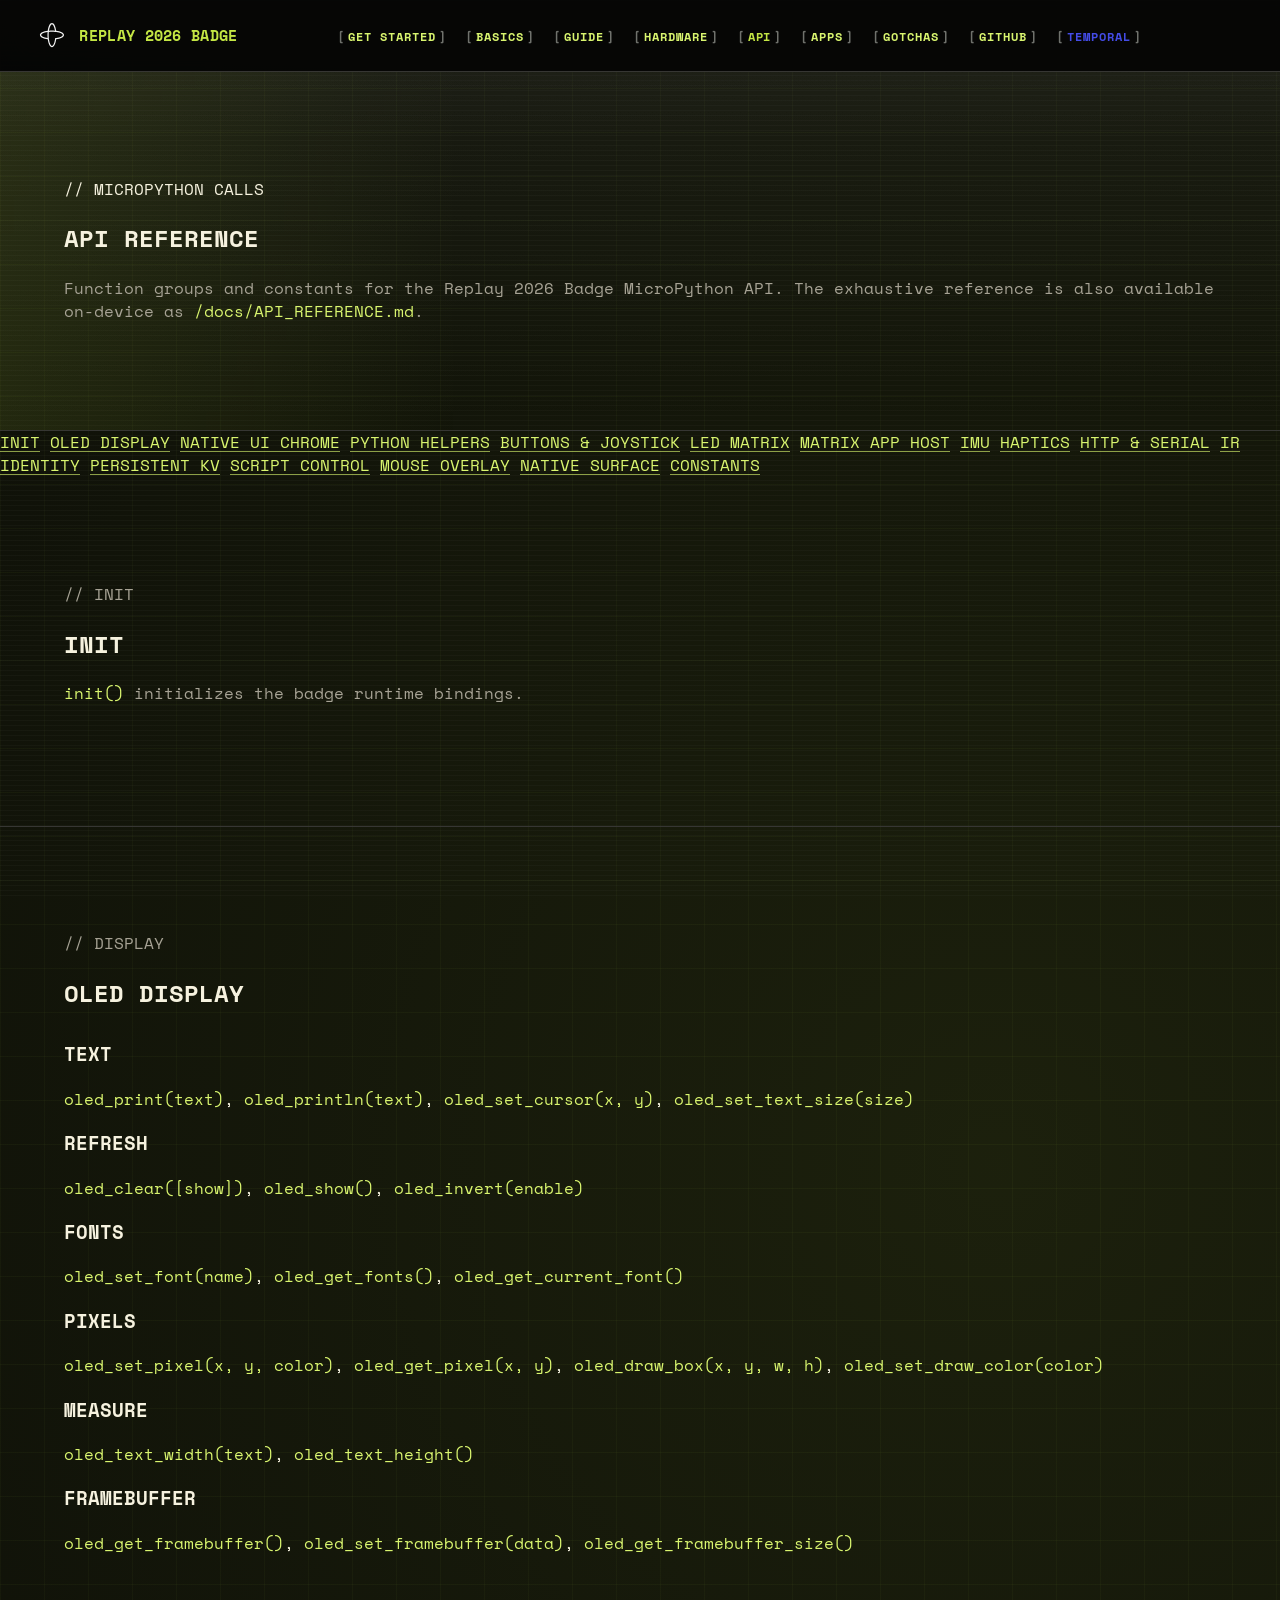
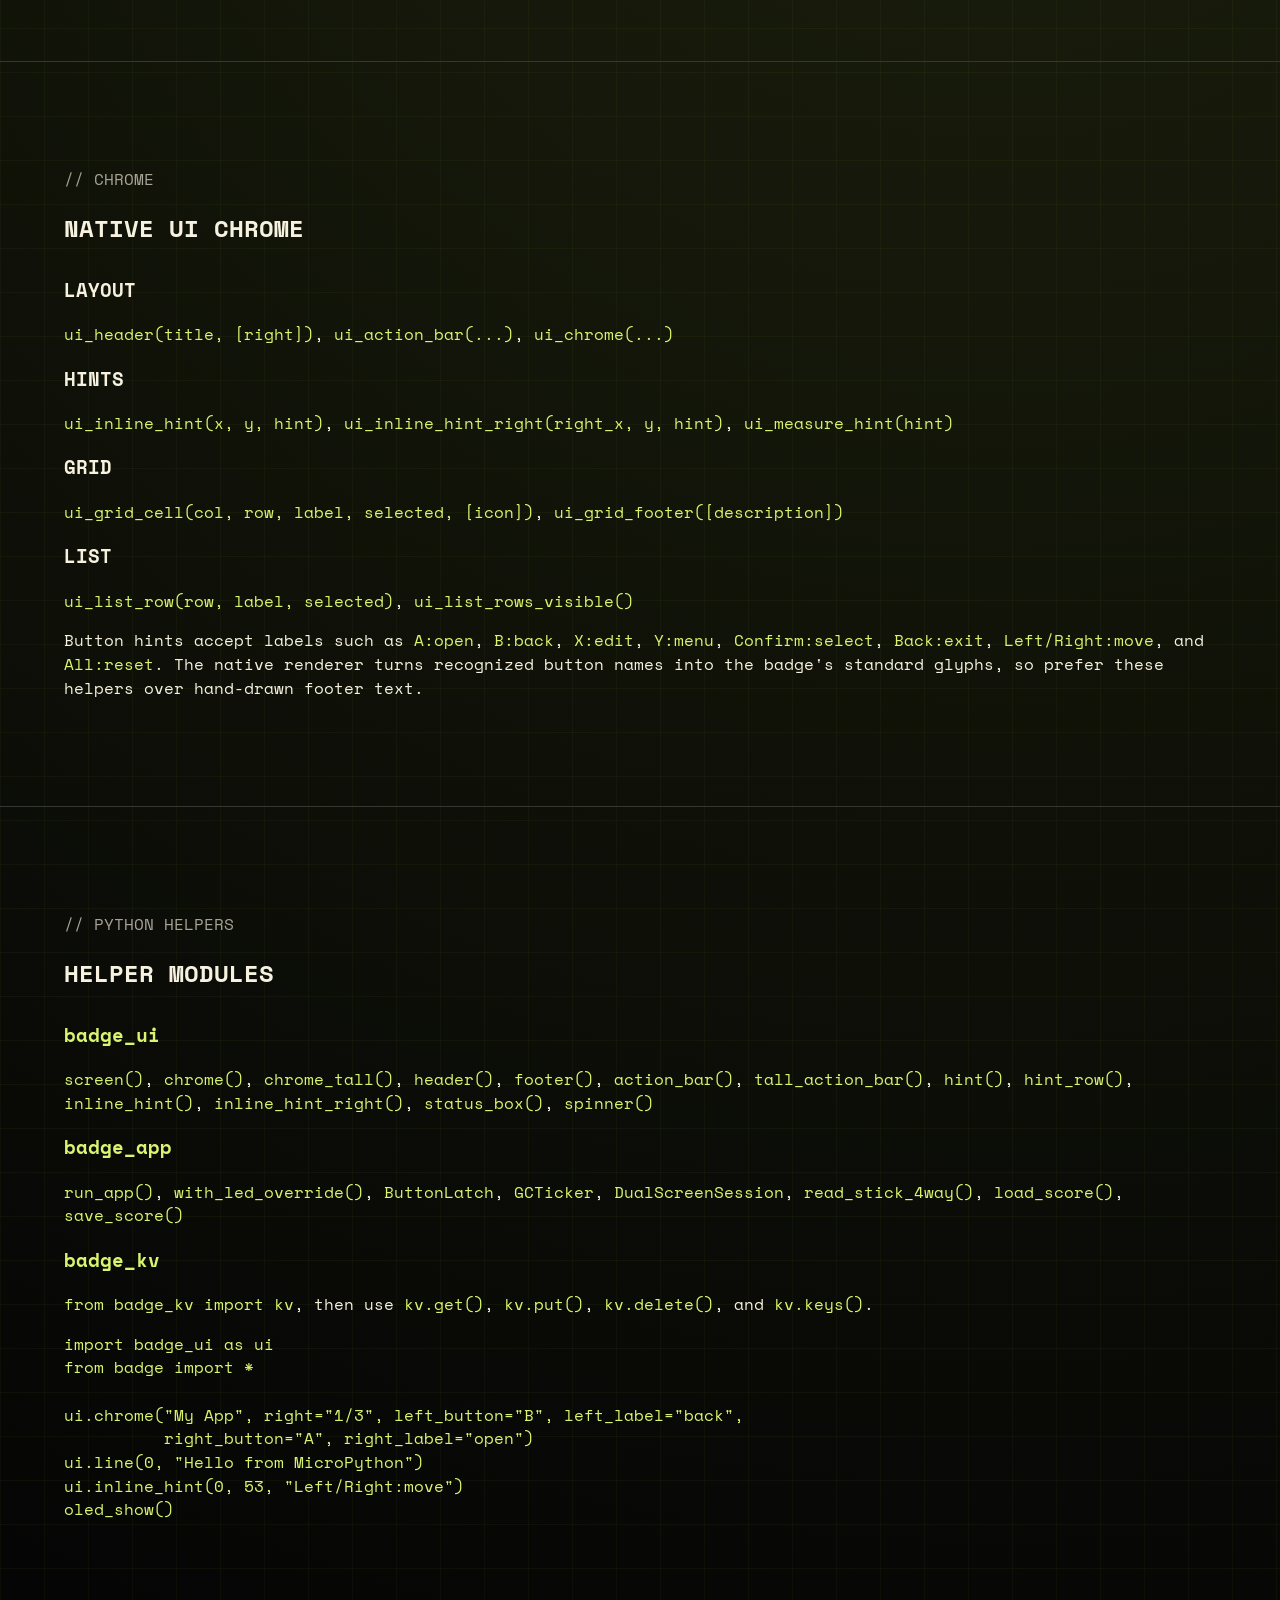
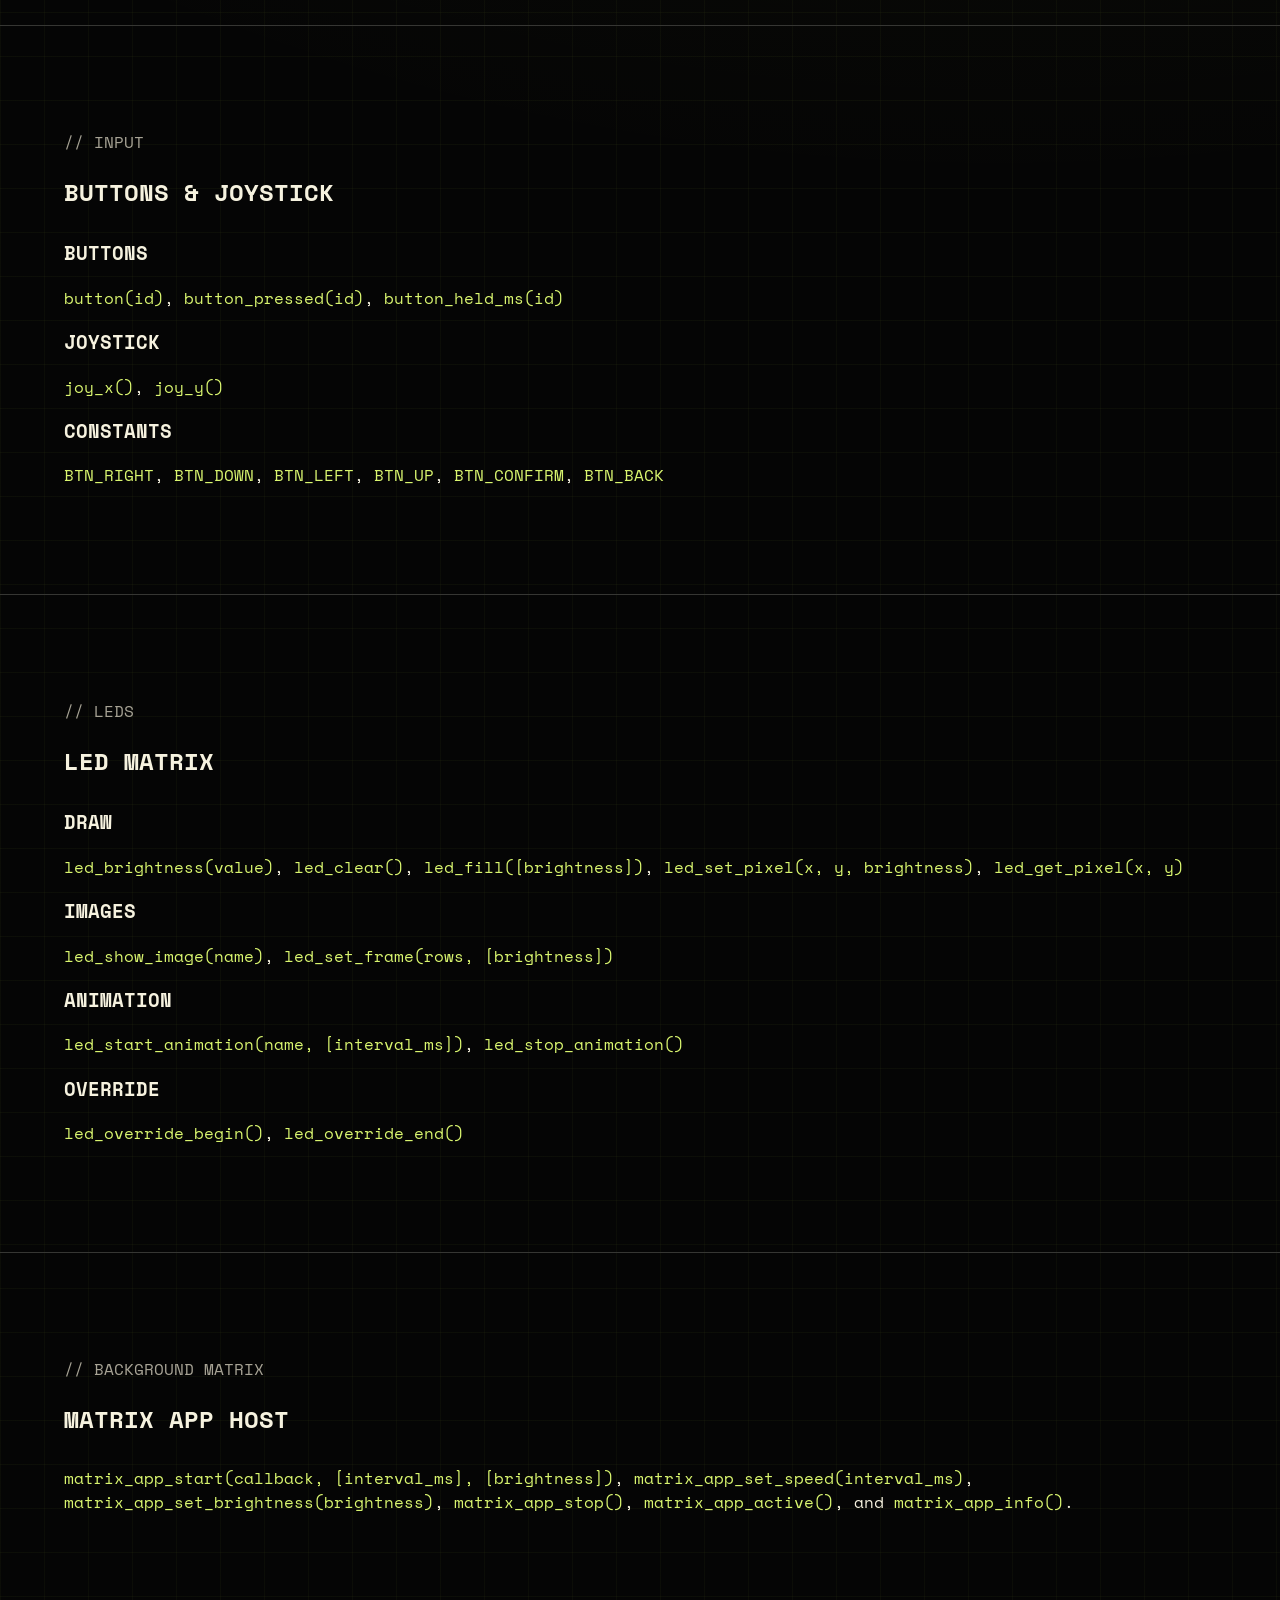
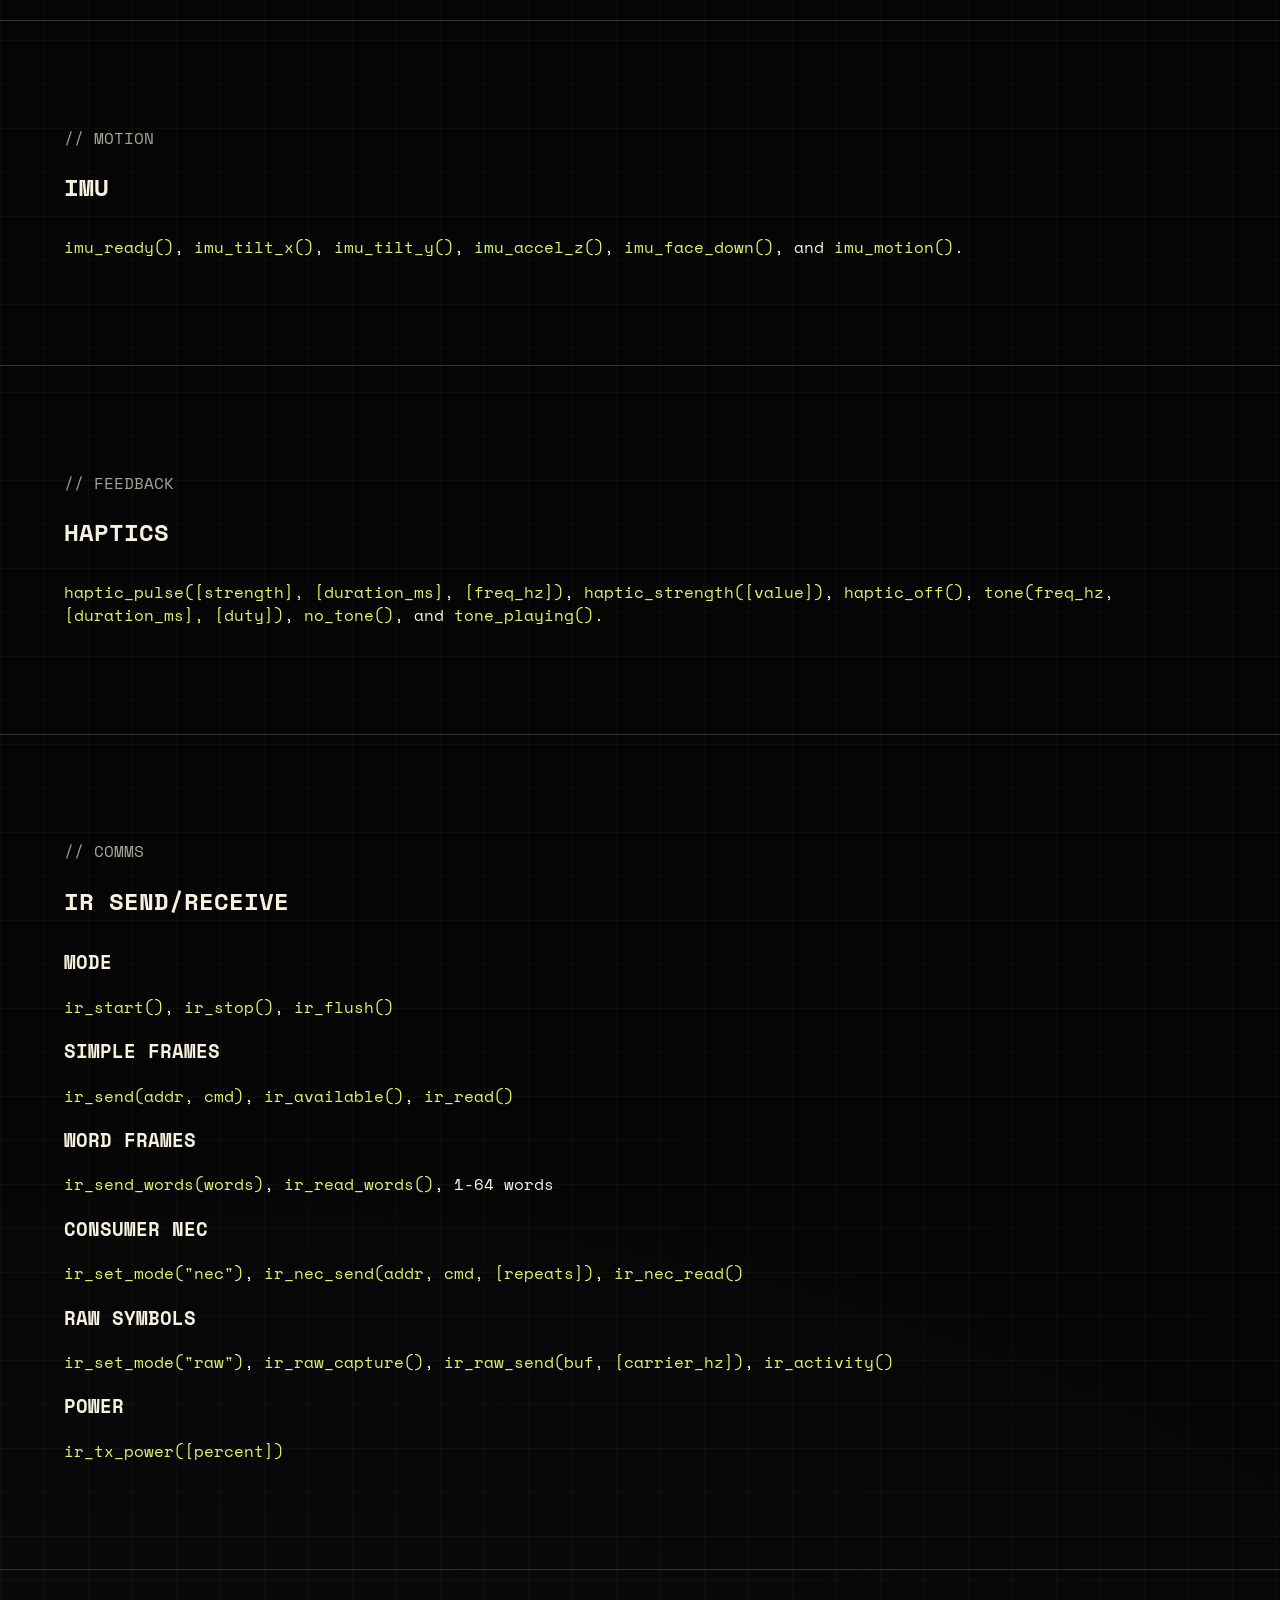
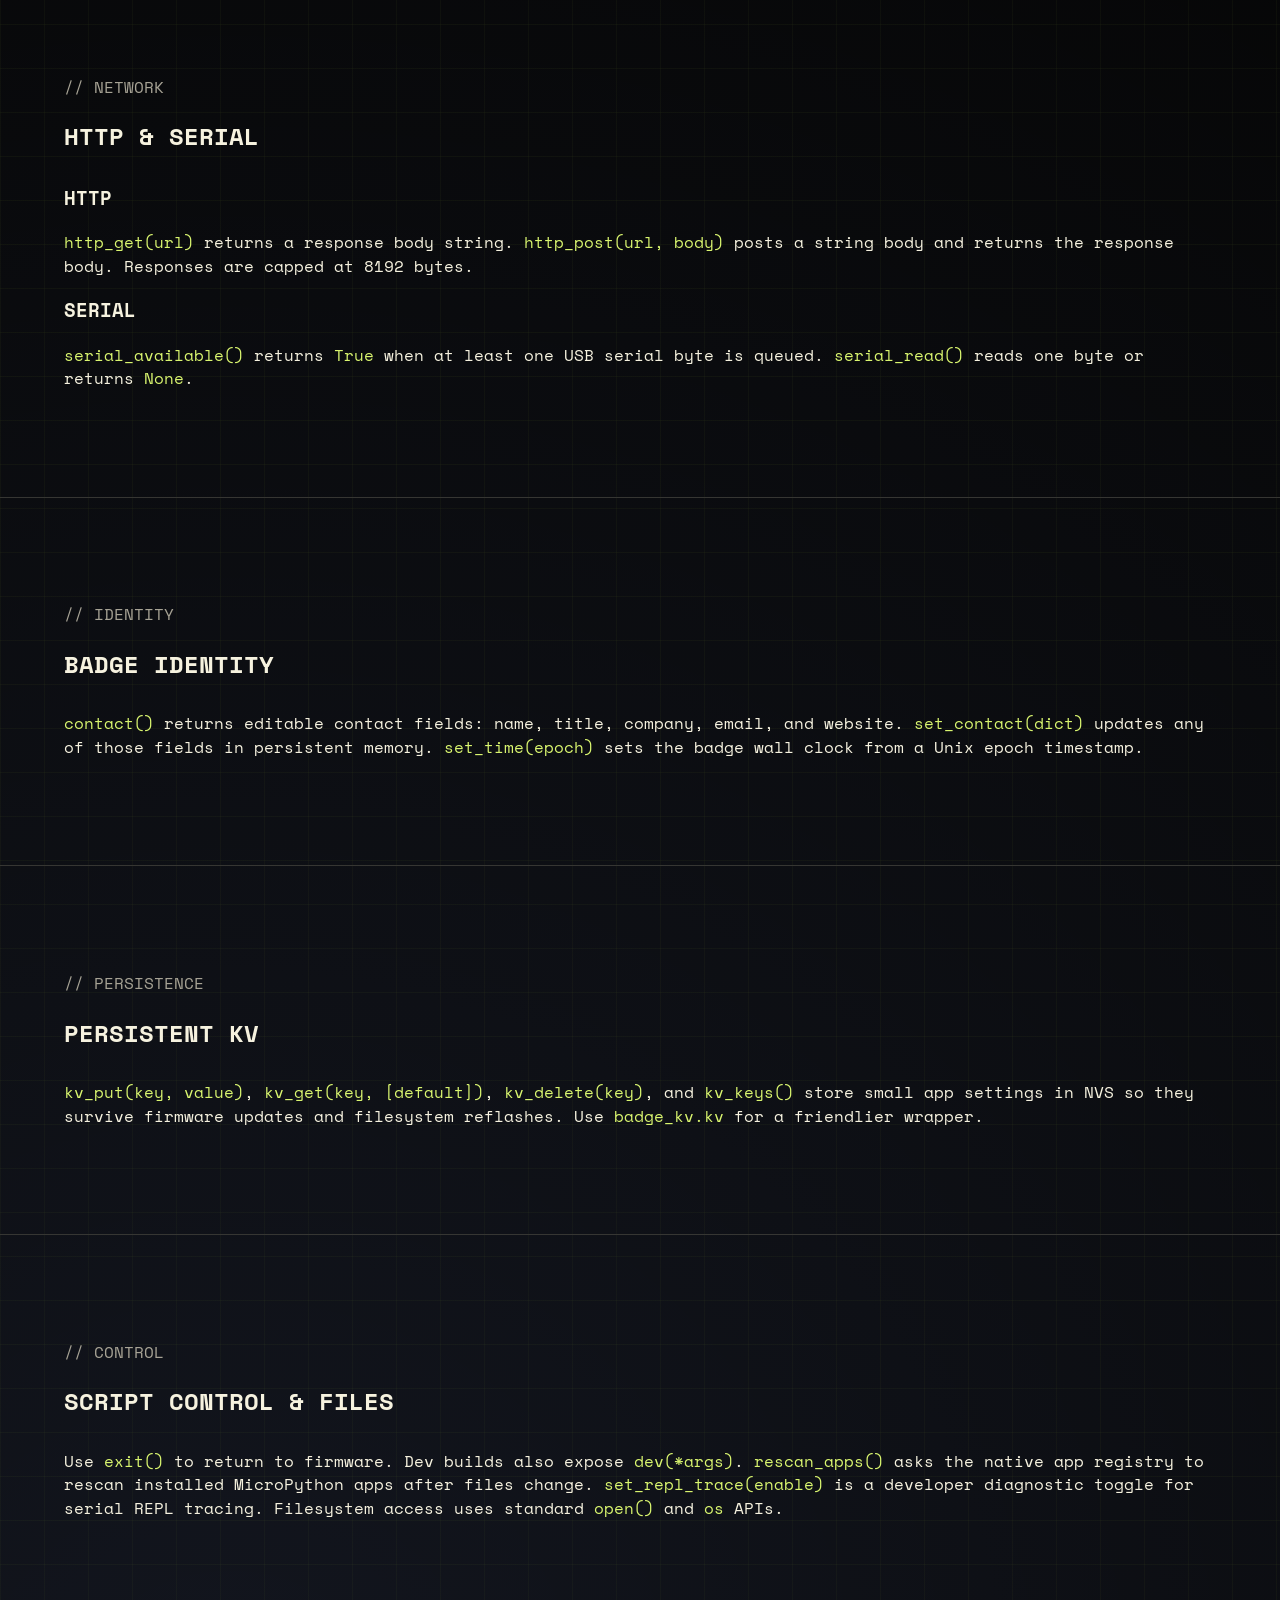
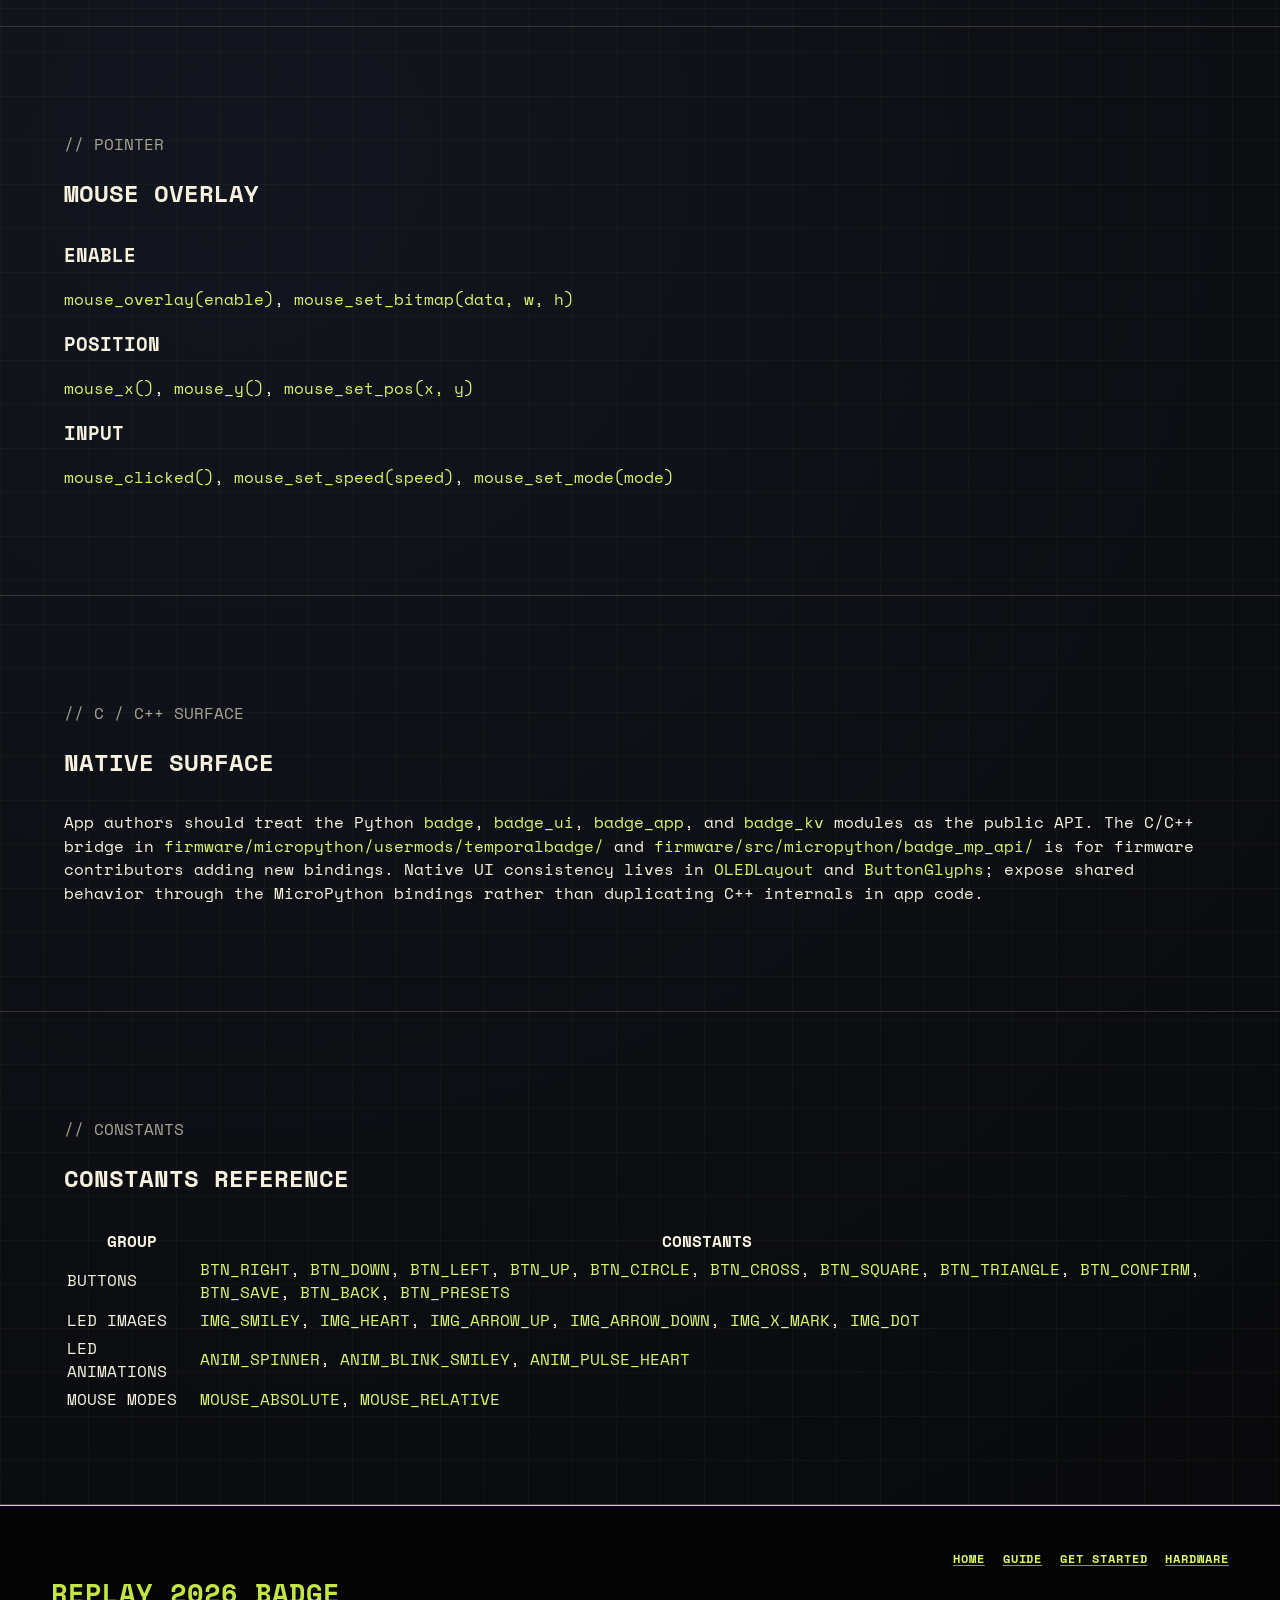
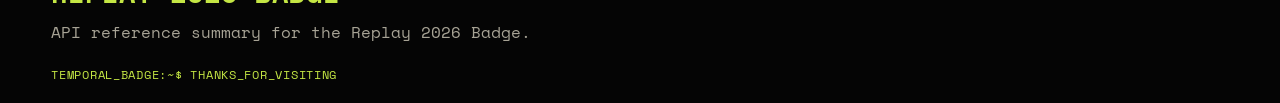
==== docs/api-reference.html @ b10966f1 "Automate firmware releases and stabilize docs performance (#6)" ====
<!doctype html>
<html lang="en">
  <head>
    <meta charset="utf-8" />
    <meta name="viewport" content="width=device-width, initial-scale=1" />
    <meta
      name="description"
      content="Replay 2026 Badge MicroPython API reference summary."
    />
    <title>API Reference | Replay 2026 Badge</title>
    <link rel="icon" href="favicon.svg" type="image/svg+xml" />
    <link rel="preconnect" href="https://fonts.googleapis.com" />
    <link rel="preconnect" href="https://fonts.gstatic.com" crossorigin />
    <link
      href="https://fonts.googleapis.com/css2?family=Space+Mono:wght@400;700&display=swap"
      rel="stylesheet"
      media="print"
      onload="this.media='all'"
    />
    <noscript>
      <link
        href="https://fonts.googleapis.com/css2?family=Space+Mono:wght@400;700&display=swap"
        rel="stylesheet"
      />
    </noscript>
    <link rel="stylesheet" href="css/base.css" />
    <link rel="stylesheet" href="css/guide.css" />
  </head>
  <body>
    <header class="site-header">
      <a class="brand" href="index.html">
        <img
          class="brand-mark"
          src="assets/temporal-symbol.svg"
          alt=""
          aria-hidden="true"
          width="30"
          height="30"
        /><span>Replay 2026 Badge</span>
      </a>
      <nav class="site-nav" aria-label="Primary navigation">
        <a href="get-started.html">Get Started</a>
        <a href="basics.html">Basics</a>
        <a href="developer-guide.html">Guide</a>
        <a href="hardware.html">Hardware</a>
        <a aria-current="page" href="api-reference.html">API</a>
        <a href="apps.html">Apps</a>
        <a href="hacks.html">Gotchas</a>
        <a href="https://github.com/temporal-community/badge.temporal.io" target="_blank" rel="noopener noreferrer">GitHub</a>
        <a
          class="header-link"
          href="https://temporal.io/"
          target="_blank"
          rel="noopener noreferrer"
          >Temporal</a
        >
      </nav>
    </header>

    <main>
      <section class="page-hero">
        <p class="eyebrow">// MICROPYTHON CALLS</p>
        <h1>API Reference</h1>
        <p>
          Function groups and constants for the Replay 2026 Badge MicroPython
          API. The exhaustive reference is also available
          on-device as <code>/docs/API_REFERENCE.md</code>.
        </p>
      </section>

      <section class="guide-toc" aria-label="API Reference table of contents">
        <a href="#init">Init</a>
        <a href="#oled">OLED Display</a>
        <a href="#ui">Native UI Chrome</a>
        <a href="#python-helpers">Python Helpers</a>
        <a href="#input">Buttons &amp; Joystick</a>
        <a href="#matrix">LED Matrix</a>
        <a href="#matrix-host">Matrix App Host</a>
        <a href="#imu">IMU</a>
        <a href="#haptics">Haptics</a>
        <a href="#network">HTTP &amp; Serial</a>
        <a href="#ir">IR</a>
        <a href="#identity">Identity</a>
        <a href="#kv">Persistent KV</a>
        <a href="#script">Script Control</a>
        <a href="#mouse">Mouse Overlay</a>
        <a href="#native">Native Surface</a>
        <a href="#constants">Constants</a>
      </section>

      <section class="section guide-section" id="init">
        <div class="section-heading">
          <p class="eyebrow">// INIT</p>
          <h2>Init</h2>
          <p><code>init()</code> initializes the badge runtime bindings.</p>
        </div>
      </section>

      <section class="section guide-section" id="oled">
        <div class="section-heading">
          <p class="eyebrow">// DISPLAY</p>
          <h2>OLED Display</h2>
        </div>
        <div class="api-grid dense">
          <article><h3>Text</h3><p><code>oled_print(text)</code>, <code>oled_println(text)</code>, <code>oled_set_cursor(x, y)</code>, <code>oled_set_text_size(size)</code></p></article>
          <article><h3>Refresh</h3><p><code>oled_clear([show])</code>, <code>oled_show()</code>, <code>oled_invert(enable)</code></p></article>
          <article><h3>Fonts</h3><p><code>oled_set_font(name)</code>, <code>oled_get_fonts()</code>, <code>oled_get_current_font()</code></p></article>
          <article><h3>Pixels</h3><p><code>oled_set_pixel(x, y, color)</code>, <code>oled_get_pixel(x, y)</code>, <code>oled_draw_box(x, y, w, h)</code>, <code>oled_set_draw_color(color)</code></p></article>
          <article><h3>Measure</h3><p><code>oled_text_width(text)</code>, <code>oled_text_height()</code></p></article>
          <article><h3>Framebuffer</h3><p><code>oled_get_framebuffer()</code>, <code>oled_set_framebuffer(data)</code>, <code>oled_get_framebuffer_size()</code></p></article>
        </div>
      </section>

      <section class="section guide-section" id="ui">
        <div class="section-heading">
          <p class="eyebrow">// CHROME</p>
          <h2>Native UI Chrome</h2>
        </div>
        <div class="api-grid dense">
          <article><h3>Layout</h3><p><code>ui_header(title, [right])</code>, <code>ui_action_bar(...)</code>, <code>ui_chrome(...)</code></p></article>
          <article><h3>Hints</h3><p><code>ui_inline_hint(x, y, hint)</code>, <code>ui_inline_hint_right(right_x, y, hint)</code>, <code>ui_measure_hint(hint)</code></p></article>
          <article><h3>Grid</h3><p><code>ui_grid_cell(col, row, label, selected, [icon])</code>, <code>ui_grid_footer([description])</code></p></article>
          <article><h3>List</h3><p><code>ui_list_row(row, label, selected)</code>, <code>ui_list_rows_visible()</code></p></article>
        </div>
        <p class="lede narrow">
          Button hints accept labels such as <code>A:open</code>,
          <code>B:back</code>, <code>X:edit</code>, <code>Y:menu</code>,
          <code>Confirm:select</code>, <code>Back:exit</code>,
          <code>Left/Right:move</code>, and <code>All:reset</code>.
          The native renderer turns recognized button names into the badge's
          standard glyphs, so prefer these helpers over hand-drawn footer text.
        </p>
      </section>

      <section class="section guide-section" id="python-helpers">
        <div class="section-heading">
          <p class="eyebrow">// PYTHON HELPERS</p>
          <h2>Helper Modules</h2>
        </div>
        <div class="api-grid dense">
          <article><h3><code>badge_ui</code></h3><p><code>screen()</code>, <code>chrome()</code>, <code>chrome_tall()</code>, <code>header()</code>, <code>footer()</code>, <code>action_bar()</code>, <code>tall_action_bar()</code>, <code>hint()</code>, <code>hint_row()</code>, <code>inline_hint()</code>, <code>inline_hint_right()</code>, <code>status_box()</code>, <code>spinner()</code></p></article>
          <article><h3><code>badge_app</code></h3><p><code>run_app()</code>, <code>with_led_override()</code>, <code>ButtonLatch</code>, <code>GCTicker</code>, <code>DualScreenSession</code>, <code>read_stick_4way()</code>, <code>load_score()</code>, <code>save_score()</code></p></article>
          <article><h3><code>badge_kv</code></h3><p><code>from badge_kv import kv</code>, then use <code>kv.get()</code>, <code>kv.put()</code>, <code>kv.delete()</code>, and <code>kv.keys()</code>.</p></article>
        </div>
        <pre class="code-block"><code>import badge_ui as ui
from badge import *

ui.chrome("My App", right="1/3", left_button="B", left_label="back",
          right_button="A", right_label="open")
ui.line(0, "Hello from MicroPython")
ui.inline_hint(0, 53, "Left/Right:move")
oled_show()</code></pre>
      </section>

      <section class="section guide-section" id="input">
        <div class="section-heading">
          <p class="eyebrow">// INPUT</p>
          <h2>Buttons &amp; Joystick</h2>
        </div>
        <div class="api-grid dense">
          <article><h3>Buttons</h3><p><code>button(id)</code>, <code>button_pressed(id)</code>, <code>button_held_ms(id)</code></p></article>
          <article><h3>Joystick</h3><p><code>joy_x()</code>, <code>joy_y()</code></p></article>
          <article><h3>Constants</h3><p><code>BTN_RIGHT</code>, <code>BTN_DOWN</code>, <code>BTN_LEFT</code>, <code>BTN_UP</code>, <code>BTN_CONFIRM</code>, <code>BTN_BACK</code></p></article>
        </div>
      </section>

      <section class="section guide-section" id="matrix">
        <div class="section-heading">
          <p class="eyebrow">// LEDS</p>
          <h2>LED Matrix</h2>
        </div>
        <div class="api-grid dense">
          <article><h3>Draw</h3><p><code>led_brightness(value)</code>, <code>led_clear()</code>, <code>led_fill([brightness])</code>, <code>led_set_pixel(x, y, brightness)</code>, <code>led_get_pixel(x, y)</code></p></article>
          <article><h3>Images</h3><p><code>led_show_image(name)</code>, <code>led_set_frame(rows, [brightness])</code></p></article>
          <article><h3>Animation</h3><p><code>led_start_animation(name, [interval_ms])</code>, <code>led_stop_animation()</code></p></article>
          <article><h3>Override</h3><p><code>led_override_begin()</code>, <code>led_override_end()</code></p></article>
        </div>
      </section>

      <section class="section guide-section" id="matrix-host">
        <div class="section-heading">
          <p class="eyebrow">// BACKGROUND MATRIX</p>
          <h2>Matrix App Host</h2>
        </div>
        <p class="lede narrow">
          <code>matrix_app_start(callback, [interval_ms], [brightness])</code>,
          <code>matrix_app_set_speed(interval_ms)</code>,
          <code>matrix_app_set_brightness(brightness)</code>,
          <code>matrix_app_stop()</code>, <code>matrix_app_active()</code>, and
          <code>matrix_app_info()</code>.
        </p>
      </section>

      <section class="section guide-section" id="imu">
        <div class="section-heading">
          <p class="eyebrow">// MOTION</p>
          <h2>IMU</h2>
        </div>
        <p class="lede narrow">
          <code>imu_ready()</code>, <code>imu_tilt_x()</code>,
          <code>imu_tilt_y()</code>, <code>imu_accel_z()</code>,
          <code>imu_face_down()</code>, and <code>imu_motion()</code>.
        </p>
      </section>

      <section class="section guide-section" id="haptics">
        <div class="section-heading">
          <p class="eyebrow">// FEEDBACK</p>
          <h2>Haptics</h2>
        </div>
        <p class="lede narrow">
          <code>haptic_pulse([strength], [duration_ms], [freq_hz])</code>,
          <code>haptic_strength([value])</code>, <code>haptic_off()</code>,
          <code>tone(freq_hz, [duration_ms], [duty])</code>,
          <code>no_tone()</code>, and <code>tone_playing()</code>.
        </p>
      </section>

      <section class="section guide-section" id="ir">
        <div class="section-heading">
          <p class="eyebrow">// COMMS</p>
          <h2>IR Send/Receive</h2>
        </div>
        <div class="api-grid dense">
          <article><h3>Mode</h3><p><code>ir_start()</code>, <code>ir_stop()</code>, <code>ir_flush()</code></p></article>
          <article><h3>Simple Frames</h3><p><code>ir_send(addr, cmd)</code>, <code>ir_available()</code>, <code>ir_read()</code></p></article>
          <article><h3>Word Frames</h3><p><code>ir_send_words(words)</code>, <code>ir_read_words()</code>, 1-64 words</p></article>
          <article><h3>Consumer NEC</h3><p><code>ir_set_mode("nec")</code>, <code>ir_nec_send(addr, cmd, [repeats])</code>, <code>ir_nec_read()</code></p></article>
          <article><h3>Raw Symbols</h3><p><code>ir_set_mode("raw")</code>, <code>ir_raw_capture()</code>, <code>ir_raw_send(buf, [carrier_hz])</code>, <code>ir_activity()</code></p></article>
          <article><h3>Power</h3><p><code>ir_tx_power([percent])</code></p></article>
        </div>
      </section>

      <section class="section guide-section" id="network">
        <div class="section-heading">
          <p class="eyebrow">// NETWORK</p>
          <h2>HTTP &amp; Serial</h2>
        </div>
        <div class="api-grid dense">
          <article><h3>HTTP</h3><p><code>http_get(url)</code> returns a response body string. <code>http_post(url, body)</code> posts a string body and returns the response body. Responses are capped at 8192 bytes.</p></article>
          <article><h3>Serial</h3><p><code>serial_available()</code> returns <code>True</code> when at least one USB serial byte is queued. <code>serial_read()</code> reads one byte or returns <code>None</code>.</p></article>
        </div>
      </section>

      <section class="section guide-section" id="identity">
        <div class="section-heading">
          <p class="eyebrow">// IDENTITY</p>
          <h2>Badge Identity</h2>
        </div>
        <p class="lede narrow">
          <code>contact()</code> returns editable contact fields:
          name, title, company, email, and website.
          <code>set_contact(dict)</code> updates any of those fields in
          persistent memory. <code>set_time(epoch)</code> sets the badge wall
          clock from a Unix epoch timestamp.
        </p>
      </section>

      <section class="section guide-section" id="kv">
        <div class="section-heading">
          <p class="eyebrow">// PERSISTENCE</p>
          <h2>Persistent KV</h2>
        </div>
        <p class="lede narrow">
          <code>kv_put(key, value)</code>, <code>kv_get(key, [default])</code>,
          <code>kv_delete(key)</code>, and <code>kv_keys()</code> store small
          app settings in NVS so they survive firmware updates and filesystem
          reflashes. Use <code>badge_kv.kv</code> for a friendlier wrapper.
        </p>
      </section>

      <section class="section guide-section" id="script">
        <div class="section-heading">
          <p class="eyebrow">// CONTROL</p>
          <h2>Script Control &amp; Files</h2>
        </div>
        <p class="lede narrow">
          Use <code>exit()</code> to return to firmware. Dev builds also expose
          <code>dev(*args)</code>. <code>rescan_apps()</code> asks the native
          app registry to rescan installed MicroPython apps after files change.
          <code>set_repl_trace(enable)</code> is a developer diagnostic toggle
          for serial REPL tracing.
          Filesystem access uses standard
          <code>open()</code> and <code>os</code> APIs.
        </p>
      </section>

      <section class="section guide-section" id="mouse">
        <div class="section-heading">
          <p class="eyebrow">// POINTER</p>
          <h2>Mouse Overlay</h2>
        </div>
        <div class="api-grid dense">
          <article><h3>Enable</h3><p><code>mouse_overlay(enable)</code>, <code>mouse_set_bitmap(data, w, h)</code></p></article>
          <article><h3>Position</h3><p><code>mouse_x()</code>, <code>mouse_y()</code>, <code>mouse_set_pos(x, y)</code></p></article>
          <article><h3>Input</h3><p><code>mouse_clicked()</code>, <code>mouse_set_speed(speed)</code>, <code>mouse_set_mode(mode)</code></p></article>
        </div>
      </section>

      <section class="section guide-section" id="native">
        <div class="section-heading">
          <p class="eyebrow">// C / C++ SURFACE</p>
          <h2>Native Surface</h2>
        </div>
        <p class="lede narrow">
          App authors should treat the Python <code>badge</code>,
          <code>badge_ui</code>, <code>badge_app</code>, and
          <code>badge_kv</code> modules as the public API. The C/C++ bridge in
          <code>firmware/micropython/usermods/temporalbadge/</code> and
          <code>firmware/src/micropython/badge_mp_api/</code> is for firmware
          contributors adding new bindings. Native UI consistency lives in
          <code>OLEDLayout</code> and <code>ButtonGlyphs</code>; expose shared
          behavior through the MicroPython bindings rather than duplicating C++
          internals in app code.
        </p>
      </section>

      <section class="section guide-section" id="constants">
        <div class="section-heading">
          <p class="eyebrow">// CONSTANTS</p>
          <h2>Constants Reference</h2>
        </div>
        <div class="table-wrap">
          <table>
            <thead>
              <tr>
                <th>Group</th>
                <th>Constants</th>
              </tr>
            </thead>
            <tbody>
              <tr>
                <td>Buttons</td>
                <td><code>BTN_RIGHT</code>, <code>BTN_DOWN</code>, <code>BTN_LEFT</code>, <code>BTN_UP</code>, <code>BTN_CIRCLE</code>, <code>BTN_CROSS</code>, <code>BTN_SQUARE</code>, <code>BTN_TRIANGLE</code>, <code>BTN_CONFIRM</code>, <code>BTN_SAVE</code>, <code>BTN_BACK</code>, <code>BTN_PRESETS</code></td>
              </tr>
              <tr>
                <td>LED Images</td>
                <td><code>IMG_SMILEY</code>, <code>IMG_HEART</code>, <code>IMG_ARROW_UP</code>, <code>IMG_ARROW_DOWN</code>, <code>IMG_X_MARK</code>, <code>IMG_DOT</code></td>
              </tr>
              <tr>
                <td>LED Animations</td>
                <td><code>ANIM_SPINNER</code>, <code>ANIM_BLINK_SMILEY</code>, <code>ANIM_PULSE_HEART</code></td>
              </tr>
              <tr>
                <td>Mouse Modes</td>
                <td><code>MOUSE_ABSOLUTE</code>, <code>MOUSE_RELATIVE</code></td>
              </tr>
            </tbody>
          </table>
        </div>
      </section>
    </main>

    <footer class="site-footer">
      <div>
        <h2>Replay 2026 Badge</h2>
        <p>API reference summary for the Replay 2026 Badge.</p>
      </div>
      <nav aria-label="Footer navigation">
        <a href="index.html">Home</a>
        <a href="developer-guide.html">Guide</a>
        <a href="get-started.html">Get Started</a>
        <a href="hardware.html">Hardware</a>
      </nav>
    </footer>
  </body>
</html>
---- docs/css/base.css ----
:root {
  color-scheme: dark;
  --bg: #050505;
  --bg-2: #0b0c0f;
  --panel: #111217;
  --panel-2: #17191f;
  --ink: #f6f2df;
  --muted: #a7a395;
  --dim: #6f716c;
  --line: #363633;
  --line-bright: #ece05a;
  --yellow: #c4e644;
  --yellow-soft: #d9f56f;
  --green: #62d68a;
  --blue: #8aa8ff;
  --red: #ff6d55;
  --indigo: #444ce7;
  --shadow: 0 0 0 1px rgba(196, 230, 68, 0.08), 0 28px 90px rgba(0, 0, 0, 0.46);
}

* {
  box-sizing: border-box;
}

html {
  scroll-behavior: smooth;
}

body {
  margin: 0;
  min-height: 100vh;
  background:
    linear-gradient(rgba(196, 230, 68, 0.04) 1px, transparent 1px),
    linear-gradient(90deg, rgba(196, 230, 68, 0.035) 1px, transparent 1px),
    radial-gradient(
      circle at 78% 12%,
      rgba(196, 230, 68, 0.12),
      transparent 26%
    ),
    radial-gradient(
      circle at 18% 84%,
      rgba(138, 168, 255, 0.1),
      transparent 28%
    ),
    var(--bg);
  background-size:
    44px 44px,
    44px 44px,
    auto,
    auto,
    auto;
  color: var(--ink);
  font-family:
    "Space Mono", ui-monospace, SFMono-Regular, Menlo, Consolas, monospace;
  line-height: 1.48;
  text-transform: uppercase;
}

body::before {
  content: "";
  position: fixed;
  inset: 0;
  z-index: -1;
  pointer-events: none;
  background:
    linear-gradient(180deg, rgba(255, 255, 255, 0.035), transparent 16%),
    repeating-linear-gradient(
      180deg,
      rgba(255, 255, 255, 0.024) 0 1px,
      transparent 1px 5px
    );
  mix-blend-mode: screen;
}

a {
  color: var(--yellow-soft);
  text-decoration: underline;
  text-decoration-color: rgba(217, 245, 111, 0.62);
  text-decoration-thickness: 1px;
  text-underline-offset: 0.2em;
}

a:hover {
  color: var(--yellow);
  text-decoration-color: currentColor;
}

p,
li {
  text-transform: none;
}

code {
  color: var(--yellow-soft);
  font-family:
    "Space Mono", ui-monospace, SFMono-Regular, Menlo, Consolas, monospace;
  text-transform: none;
}

.site-header {
  position: -webkit-sticky;
  position: sticky;
  top: 0;
  z-index: 20;
  display: grid;
  grid-template-columns: auto 1fr auto;
  align-items: center;
  gap: 26px;
  min-height: 72px;
  padding: 14px clamp(16px, 3vw, 40px);
  border-bottom: 1px solid var(--line);
  background: rgba(5, 5, 5, 0.9);
  -webkit-backdrop-filter: blur(16px);
  backdrop-filter: blur(16px);
}

.site-header::before {
  position: absolute;
  left: clamp(16px, 3vw, 40px);
  bottom: -25px;
  color: var(--dim);
  font-family:
    "Space Mono", ui-monospace, SFMono-Regular, Menlo, Consolas, monospace;
  font-size: 0.68rem;
  letter-spacing: 0.1em;
}

.brand {
  display: inline-flex;
  align-items: center;
  gap: 11px;
  min-width: -webkit-max-content;
  min-width: -moz-max-content;
  min-width: max-content;
  color: var(--yellow);
  font-size: 0.95rem;
  font-weight: 900;
  letter-spacing: 0.02em;
  text-decoration: none;
}

.brand-mark {
  width: 30px;
  height: 30px;
  display: block;
  -o-object-fit: contain;
  object-fit: contain;
  transform: scale(2.5);
}

.site-nav {
  display: flex;
  flex-wrap: wrap;
  justify-content: center;
  gap: 6px 18px;
  color: var(--muted);
  font-family:
    "Space Mono", ui-monospace, SFMono-Regular, Menlo, Consolas, monospace;
  font-size: 0.76rem;
  font-weight: 800;
  letter-spacing: 0.08em;
}

.site-nav a {
  position: relative;
  padding: 8px 0;
  text-decoration: none;
}

.site-nav a::before {
  content: "[";
  color: var(--dim);
  margin-right: 3px;
}

.site-nav a::after {
  content: "]";
  color: var(--dim);
  margin-left: 3px;
}

.site-nav a[aria-current="page"],
.site-nav a:hover {
  color: var(--yellow);
}

.header-link {
  color: var(--indigo);
}

.section,
.page-hero,
.procedure-list,
.hardware-map,
.feature-row,
.hack-directory,
.steps {
  padding: clamp(52px, 7vw, 94px) clamp(24px, 5vw, 64px);
}

.page-hero {
  position: relative;
  border-bottom: 1px solid var(--line);
  background:
    linear-gradient(90deg, rgba(196, 230, 68, 0.11), transparent 36%),
    linear-gradient(180deg, rgba(255, 255, 255, 0.04), transparent);
}

.page-hero::after {
  position: absolute;
  right: clamp(16px, 4vw, 56px);
  bottom: 22px;
  color: var(--green);
  font-family:
    "Space Mono", ui-monospace, SFMono-Regular, Menlo, Consolas, monospace;
  font-size: 0.7rem;
  letter-spacing: 0.08em;
}

.page-hero.compact {
  padding-bottom: 68px;
}

.page-hero p:not(.eyebrow),
.section-heading p,
.split-band p,
.feature-row p,
.procedure p,
.component-grid p,
.spec-grid p,
.steps p,
.steps li,
.hack-card p,
.app-card p,
.site-footer p {
  color: var(--muted);
}

.section {
  border-bottom: 1px solid var(--line);
}

.section-heading {
  max-width: 800px;
  margin-bottom: 30px;
}

.section-heading h2::before,
.hack-directory h2::before {
  color: var(--yellow);
  font-family:
    "Space Mono", ui-monospace, SFMono-Regular, Menlo, Consolas, monospace;
  font-size: 0.25em;
  vertical-align: middle;
}


.card-grid {
  display: grid;
  gap: 1px;
  background: var(--line);
  border: 1px solid var(--line);
}

.card-grid.two {
  grid-template-columns: repeat(2, minmax(0, 1fr));
}

.card-grid.three {
  grid-template-columns: repeat(3, minmax(0, 1fr));
}

.card-grid.four {
  grid-template-columns: repeat(4, minmax(0, 1fr));
}

.app-card,
.procedure,
.diagram-card,
.component-grid article,
.spec-grid article,
.feature-row article,
.hack-card,
.steps article {
  background: rgba(17, 18, 23, 0.93);
}

.app-card {
  min-height: 230px;
  padding: 22px;
}

.app-card.wide {
  min-height: 196px;
}

.app-icon {
  width: 54px;
  height: 54px;
  margin-bottom: 18px;
  border: 1px solid var(--yellow);
  background: var(--yellow);
}

.app-icon.trace {
  background: linear-gradient(
    180deg,
    var(--yellow) 18%,
    transparent 18% 32%,
    var(--green) 32% 62%,
    transparent 62% 74%,
    var(--red) 74%
  );
}

.app-icon.temporal {
  background: conic-gradient(
    from 90deg,
    var(--yellow),
    var(--green),
    var(--blue),
    var(--yellow)
  );
}

.app-icon.signal {
  background:
    radial-gradient(
      circle,
      var(--yellow) 0 22%,
      transparent 23% 38%,
      var(--green) 39% 56%,
      transparent 57%
    ),
    #060606;
}

.app-icon.profile {
  background: linear-gradient(#060606 0 44%, var(--yellow) 44% 100%);
}

.app-icon.pulse {
  background: repeating-linear-gradient(
    90deg,
    var(--green) 0 8px,
    #060606 8px 14px
  );
}

.app-icon.gallery {
  background:
    linear-gradient(135deg, transparent 48%, #060606 49% 53%, transparent 54%),
    linear-gradient(45deg, var(--yellow), var(--blue));
}

.app-icon.timer {
  background: radial-gradient(
    circle,
    transparent 0 38%,
    #060606 39% 45%,
    var(--red) 46%
  );
}

.app-icon.map {
  background:
    radial-gradient(circle at 20% 28%, #060606 0 5px, transparent 6px),
    radial-gradient(circle at 70% 62%, #060606 0 5px, transparent 6px),
    linear-gradient(135deg, transparent 45%, #060606 46% 51%, transparent 52%),
    var(--yellow);
}

.tag {
  display: inline-flex;
  margin-top: 10px;
  padding: 4px 8px;
  border: 1px solid var(--yellow);
  color: var(--yellow);
  font-family:
    "Space Mono", ui-monospace, SFMono-Regular, Menlo, Consolas, monospace;
  font-size: 0.68rem;
  font-weight: 900;
  letter-spacing: 0.08em;
}

.section-link {
  margin-top: 24px;
  color: var(--yellow);
  font-family:
    "Space Mono", ui-monospace, SFMono-Regular, Menlo, Consolas, monospace;
  font-size: 0.78rem;
  font-weight: 900;
  letter-spacing: 0.08em;
}

.section-link a::after {
  content: " ->";
}

.split-band {
  display: grid;
  grid-template-columns: minmax(0, 0.85fr) minmax(300px, 1.15fr);
  gap: 28px;
  align-items: start;
  background: rgba(255, 255, 255, 0.025);
}

.hack-list {
  display: grid;
  gap: 1px;
  border: 1px solid var(--line);
  background: var(--line);
}

.hack-list a {
  display: grid;
  grid-template-columns: 120px minmax(0, 1fr) 78px;
  gap: 14px;
  align-items: center;
  padding: 16px;
  background: var(--panel);
  text-decoration: none;
}

.hack-list a:hover {
  background: var(--panel-2);
}

.hack-list span,
.hack-card span {
  color: var(--yellow);
  font-family:
    "Space Mono", ui-monospace, SFMono-Regular, Menlo, Consolas, monospace;
  font-size: 0.68rem;
  font-weight: 900;
  letter-spacing: 0.08em;
}

.hack-list em,
.hack-card em {
  color: var(--green);
  font-family:
    "Space Mono", ui-monospace, SFMono-Regular, Menlo, Consolas, monospace;
  font-size: 0.72rem;
  font-style: normal;
  font-weight: 800;
  letter-spacing: 0.05em;
}

.procedure-list {
  display: grid;
  gap: 1px;
  border-bottom: 1px solid var(--line);
  background: var(--line);
}

.procedure {
  display: grid;
  grid-template-columns: minmax(230px, 0.55fr) minmax(0, 1fr);
  gap: 22px;
  padding: 22px;
}

.procedure-number {
  display: inline-block;
  margin-bottom: 12px;
  color: var(--yellow);
  font-family:
    "Space Mono", ui-monospace, SFMono-Regular, Menlo, Consolas, monospace;
  font-weight: 950;
}

.procedure-number::before {
  content: "_";
}

.procedure ol {
  margin: 0;
  padding-left: 22px;
}

.procedure li + li {
  margin-top: 10px;
}

.steps {
  grid-template-columns: repeat(3, minmax(0, 1fr));
}

.steps article {
  padding: 24px;
}

.steps article > span {
  display: grid;
  place-items: center;
  width: 42px;
  height: 42px;
  margin-bottom: 18px;
  border: 1px solid var(--yellow);
  background: var(--yellow);
  color: var(--bg);
  font-family:
    "Space Mono", ui-monospace, SFMono-Regular, Menlo, Consolas, monospace;
  font-weight: 950;
}

.steps ul {
  padding-left: 20px;
}

.checklist {
  display: grid;
  gap: 1px;
  border: 1px solid var(--line);
  background: var(--line);
}

.checklist p {
  margin: 0;
  padding: 16px;
  background: var(--panel);
}

.checklist strong {
  color: var(--yellow);
  text-transform: uppercase;
}

.site-footer {
  position: relative;
  display: grid;
  grid-template-columns: minmax(0, 1fr) auto;
  gap: 24px;
  padding: 44px clamp(16px, 4vw, 56px) 58px;
  border-top: 1px solid var(--line-bright);
  background: #050505;
}

.site-footer::after {
  content: "temporal_badge:~$ thanks_for_visiting";
  position: absolute;
  left: clamp(16px, 4vw, 56px);
  bottom: 20px;
  color: var(--yellow);
  font-family:
    "Space Mono", ui-monospace, SFMono-Regular, Menlo, Consolas, monospace;
  font-size: 0.76rem;
  letter-spacing: 0.06em;
}

.site-footer h2 {
  margin-bottom: 8px;
  color: var(--yellow);
  font-size: 1.7rem;
}

.site-footer p {
  max-width: 560px;
  margin: 0;
}

.site-footer nav {
  display: flex;
  flex-wrap: wrap;
  gap: 12px 18px;
  align-content: start;
  justify-content: end;
  color: var(--muted);
  font-family:
    "Space Mono", ui-monospace, SFMono-Regular, Menlo, Consolas, monospace;
  font-size: 0.72rem;
  font-weight: 900;
  letter-spacing: 0.08em;
}

@media (max-width: 980px) {
  h1 {
    font-size: 5.75rem;
  }

  .page-hero h1 {
    font-size: 5.25rem;
  }

  h2 {
    font-size: 3.6rem;
  }

  .stats-strip strong {
    font-size: 2.75rem;
  }

  .feature-row h2 {
    font-size: 2.4rem;
  }

  .hero,
  .hardware-map,
  .split-band,
  .procedure,
  .site-footer {
    grid-template-columns: 1fr;
  }

  .hero {
    min-height: auto;
  }

  .card-grid.four,
  .card-grid.three,
  .hack-directory,
  .steps,
  .guide-toc,
  .screenshot-demo,
  .api-grid,
  .api-grid.dense,
  .callout-grid {
    grid-template-columns: repeat(2, minmax(0, 1fr));
  }

  .screenshot-demo {
    grid-template-columns: 1fr;
    max-width: 760px;
  }

  .screenshot-demo img {
    max-width: 100%;
  }

  .site-footer nav {
    justify-content: start;
  }
}

@media (max-width: 720px) {
  .site-header {
    grid-template-columns: 1fr;
    align-items: start;
    gap: 10px;
  }

  .site-header::before {
    display: none;
  }

  .site-nav {
    justify-content: flex-start;
  }

  .header-link {
    width: -webkit-max-content;
    width: -moz-max-content;
    width: max-content;
  }

  .hero {
    padding-top: 66px;
  }

  .section,
  .page-hero,
  .procedure-list,
  .hardware-map,
  .feature-row,
  .hack-directory,
  .steps,
  .guide-section {
    padding-inline: clamp(22px, 7vw, 36px);
  }

  .hero::before {
    top: 20px;
  }

  h1,
  .page-hero h1 {
    font-size: 3.5rem;
  }

  h2 {
    font-size: 2.75rem;
  }

  h3 {
    font-size: 1.25rem;
  }

  .lede {
    font-size: 1rem;
  }

  .badge-visual {
    width: 95vw;
    height: 95.24vw;
    min-height: 0;
    justify-self: center;
    place-items: start;
    overflow: visible;
  }

  .badge-body {
    position: absolute;
    top: 0;
    left: 0;
    width: 125.333vw;
    transform: scale(0.7);
    transform-origin: top left;
  }

  .screen {
    inset: 82px 44px auto;
    height: 250px;
  }

  .menu-tile strong {
    font-size: 1rem;
  }

  .badge-menu-footer {
    font-size: 0.86rem;
  }

  .controls {
    left: 58px;
    right: 58px;
    bottom: 56px;
  }

  .controls span {
    width: 58px;
    height: 58px;
  }

  .stats-strip,
  .card-grid.two,
  .card-grid.three,
  .card-grid.four,
  .component-grid,
  .spec-grid,
  .feature-row,
  .guide-toc,
  .basics-section,
  .api-grid,
  .api-grid.dense,
  .callout-grid,
  .hack-directory,
  .steps,
  .board-diagram {
    grid-template-columns: 1fr;
  }

  .hack-list a {
    grid-template-columns: 1fr;
    gap: 4px;
  }

  .page-hero::after {
    position: static;
    display: block;
    margin-top: 28px;
  }
}
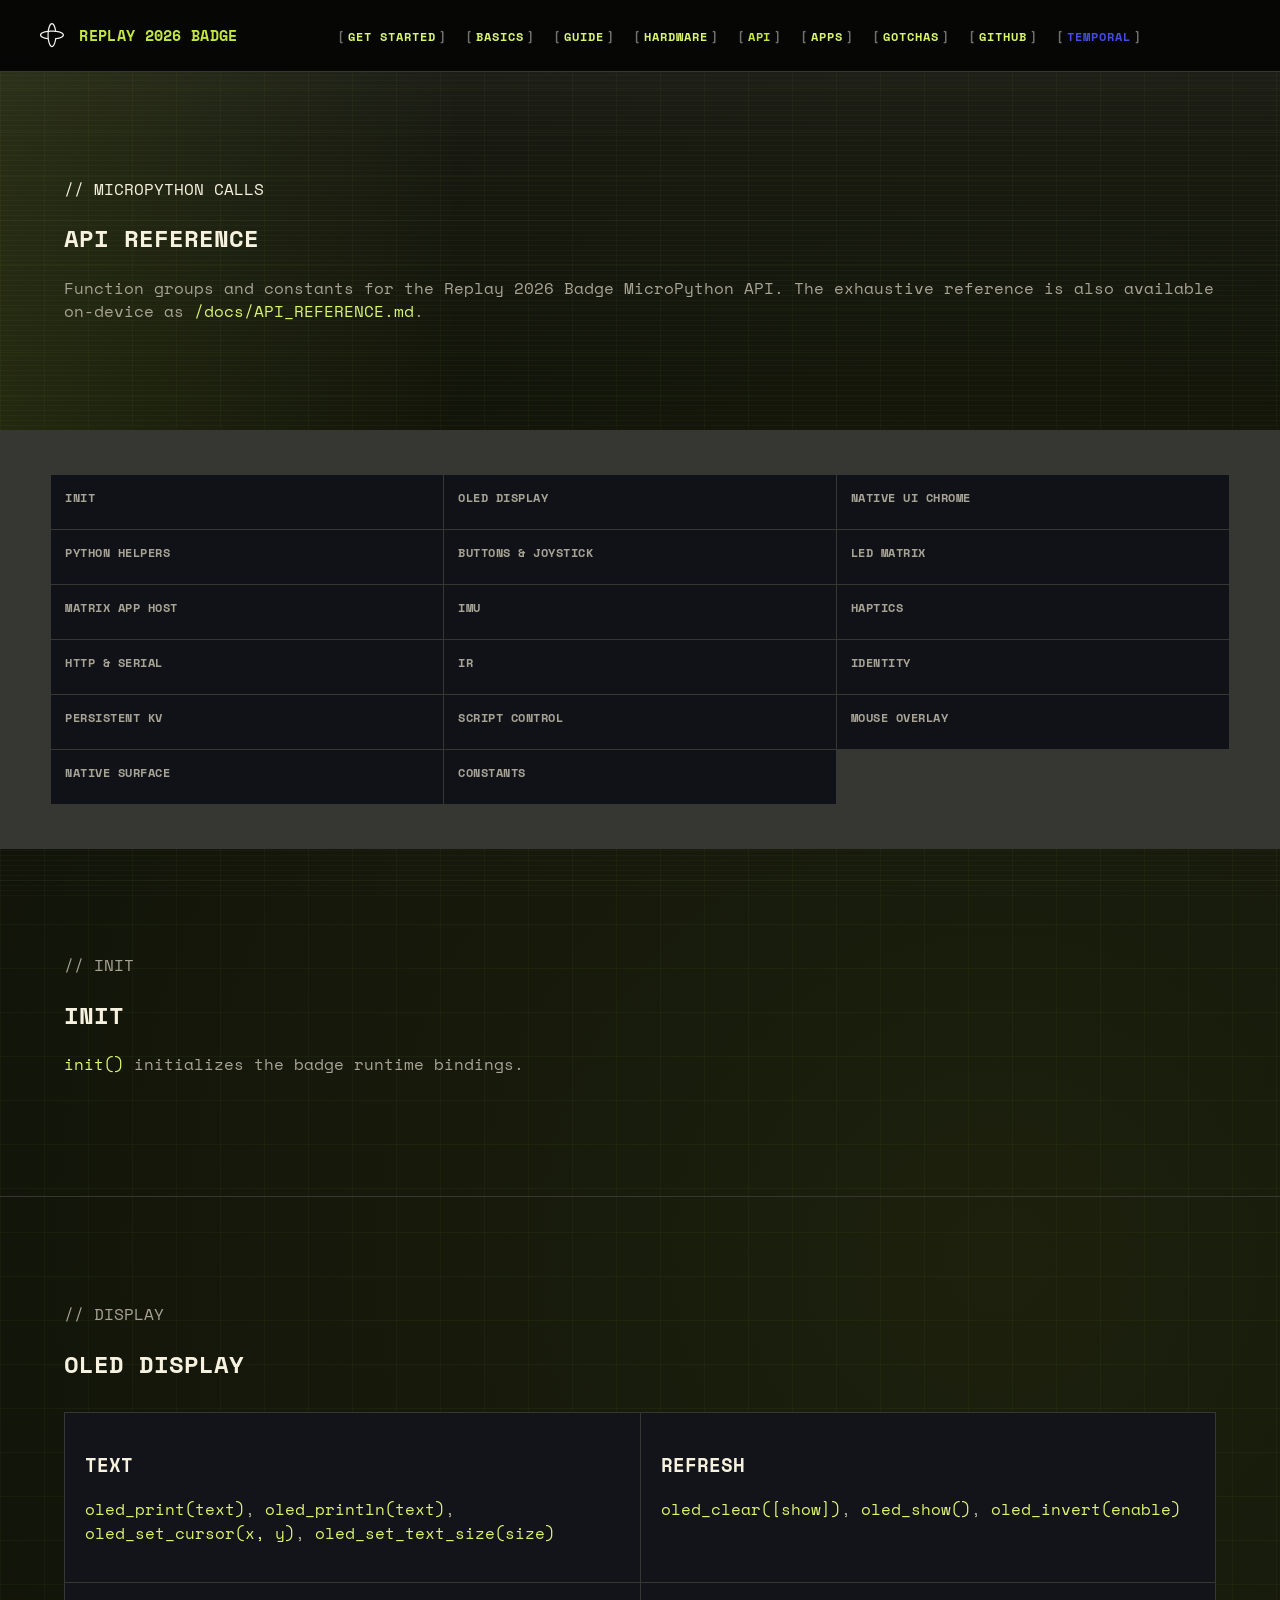
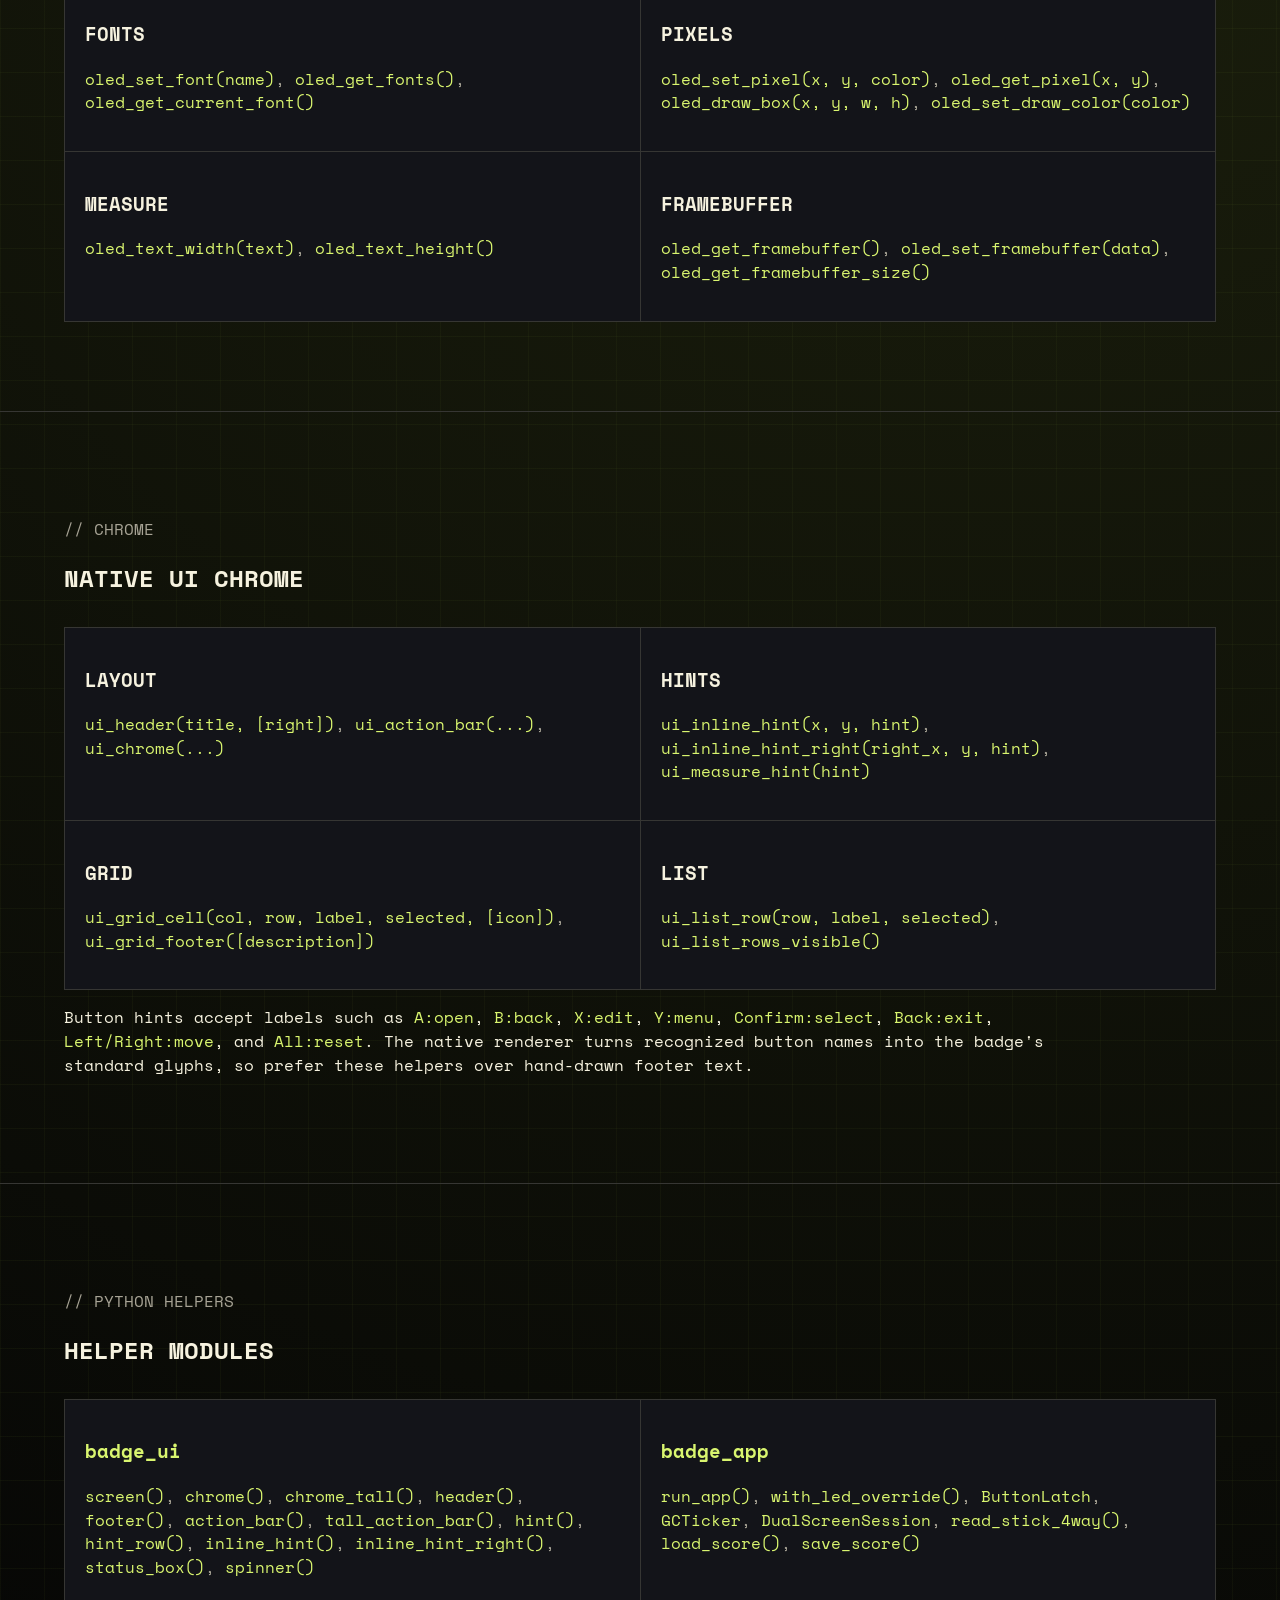
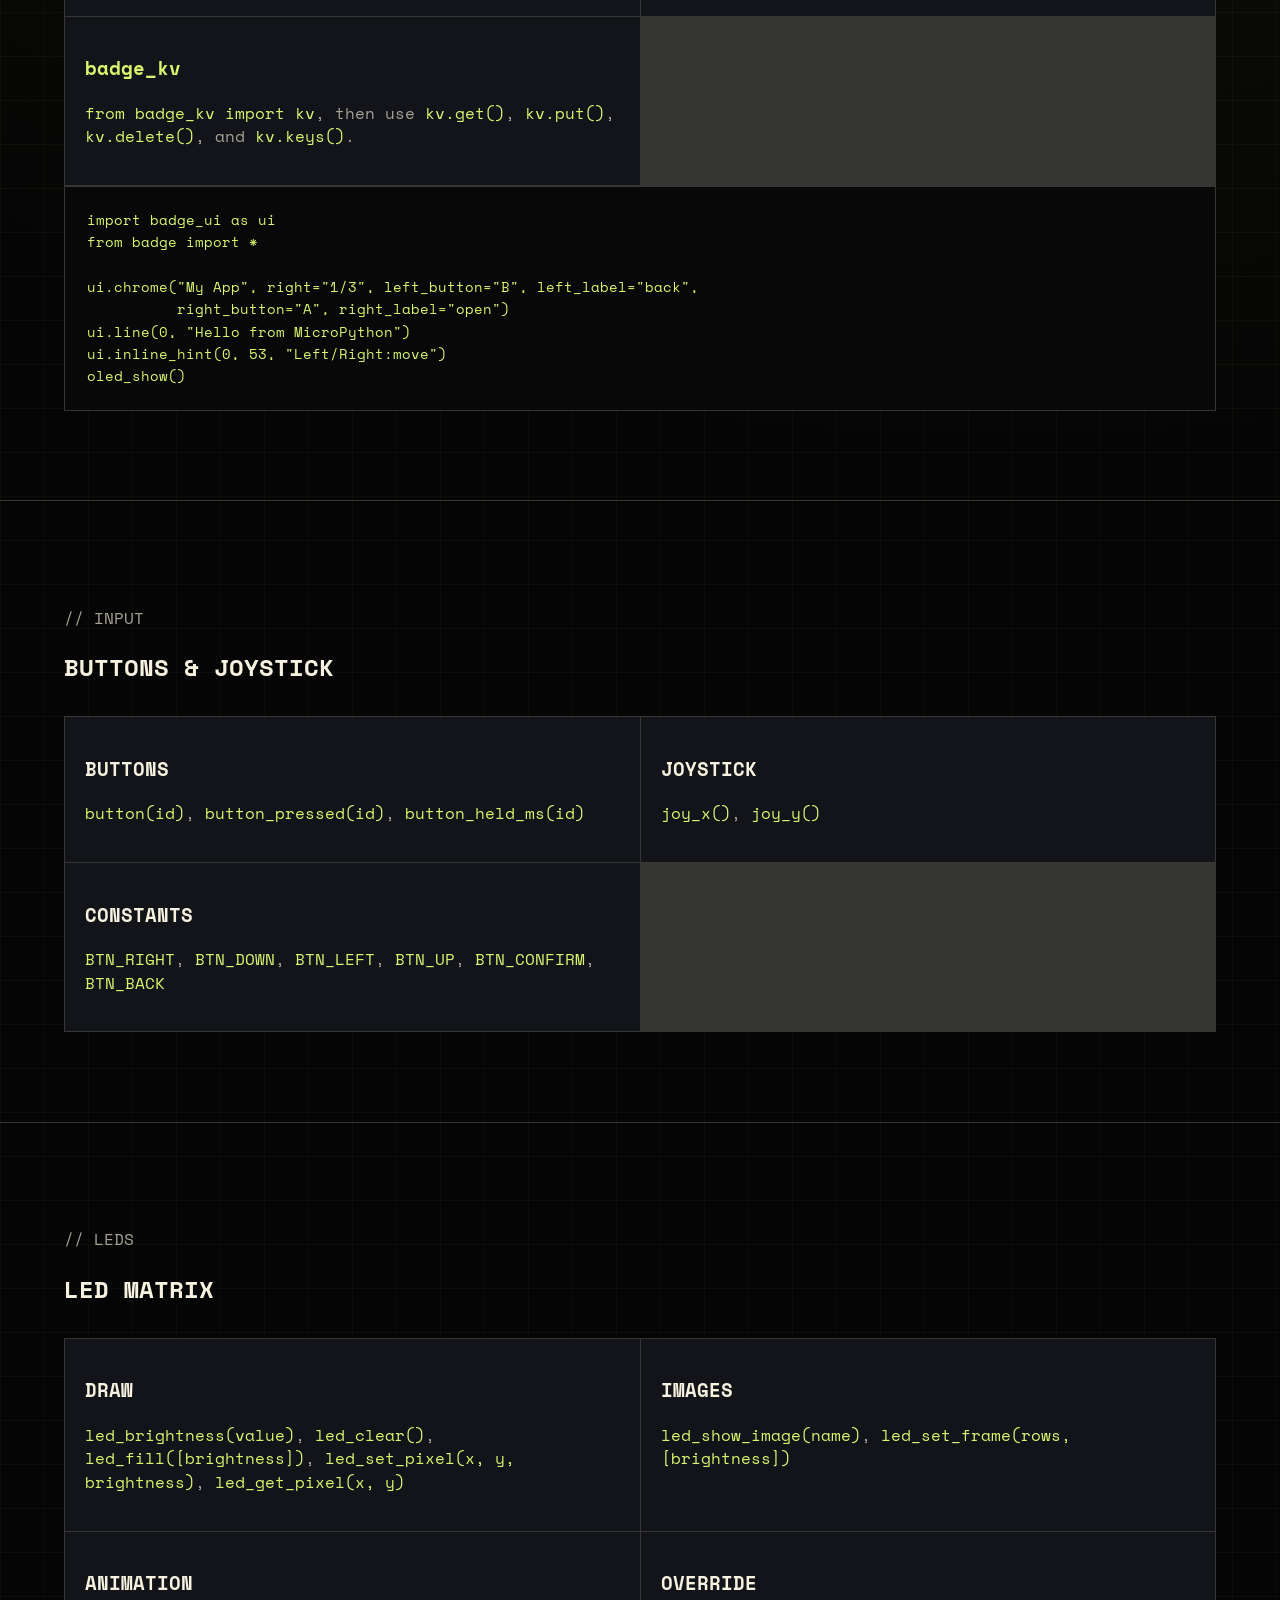
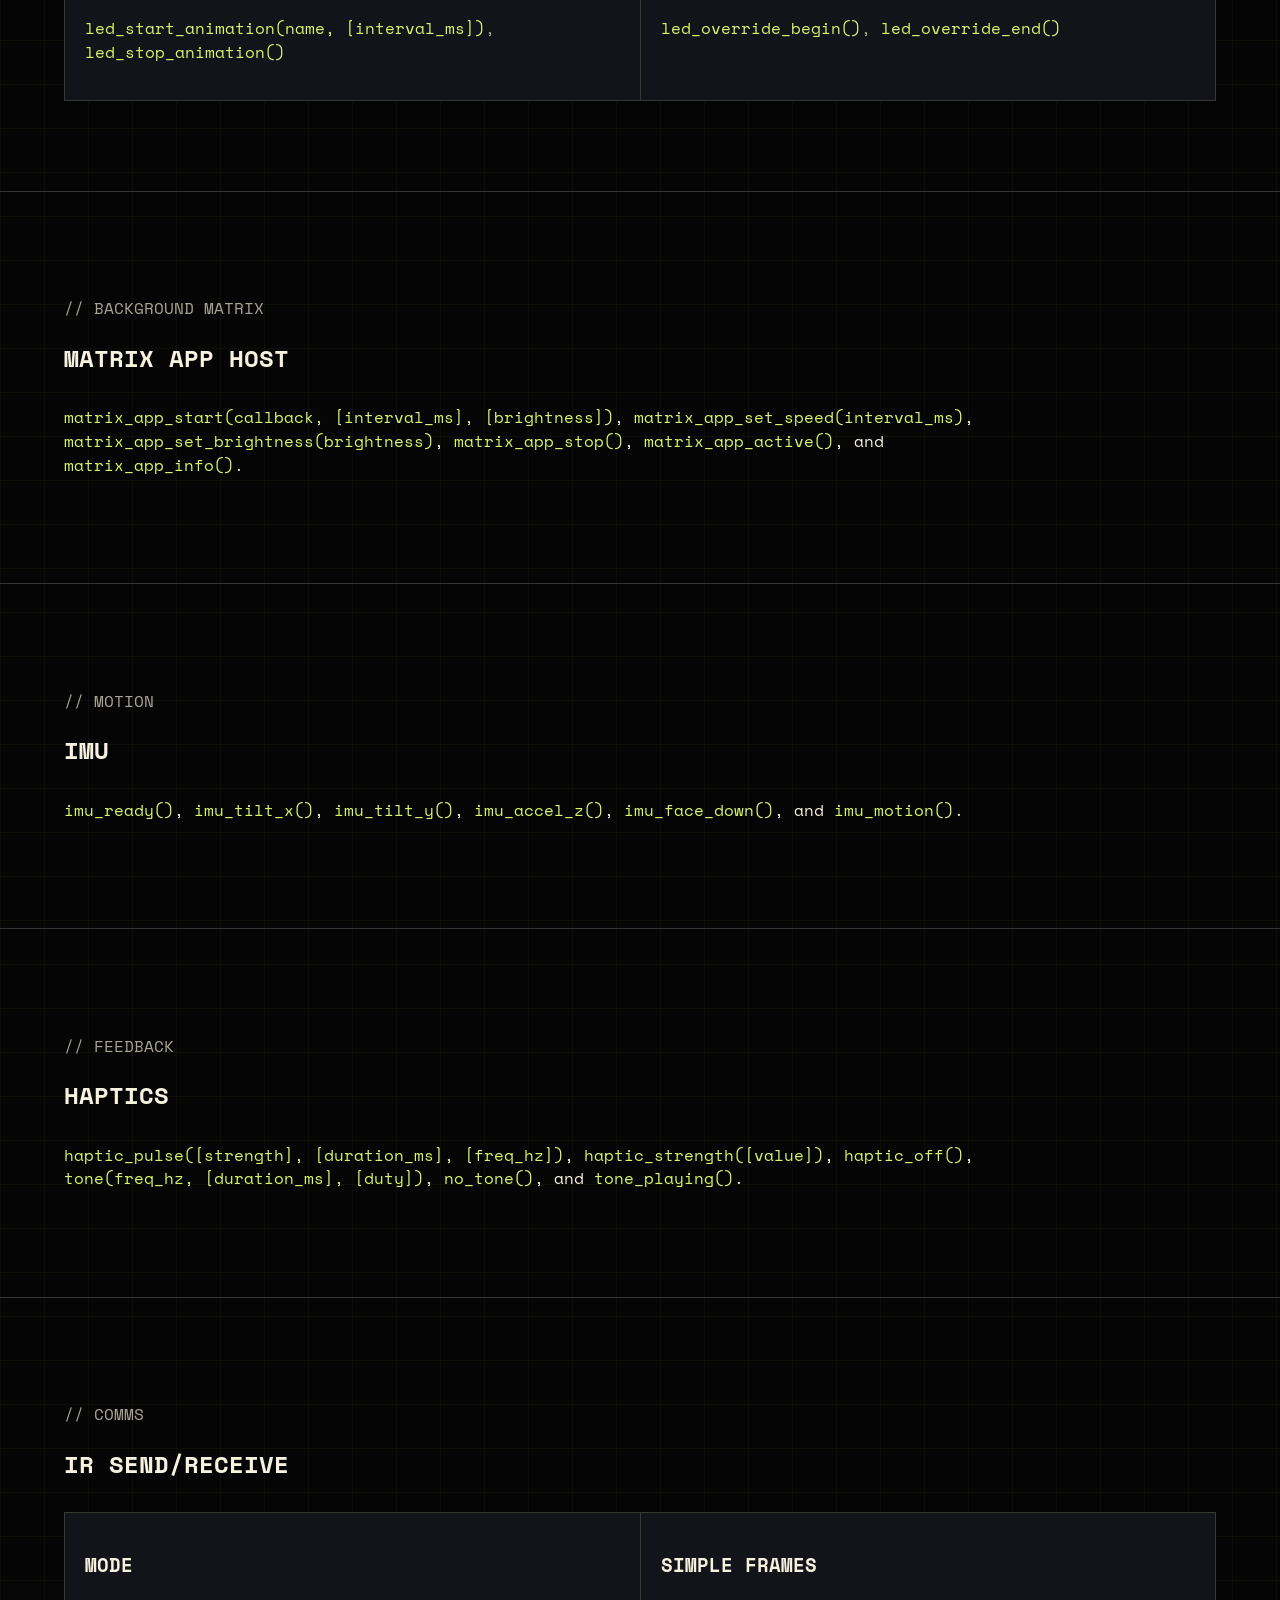
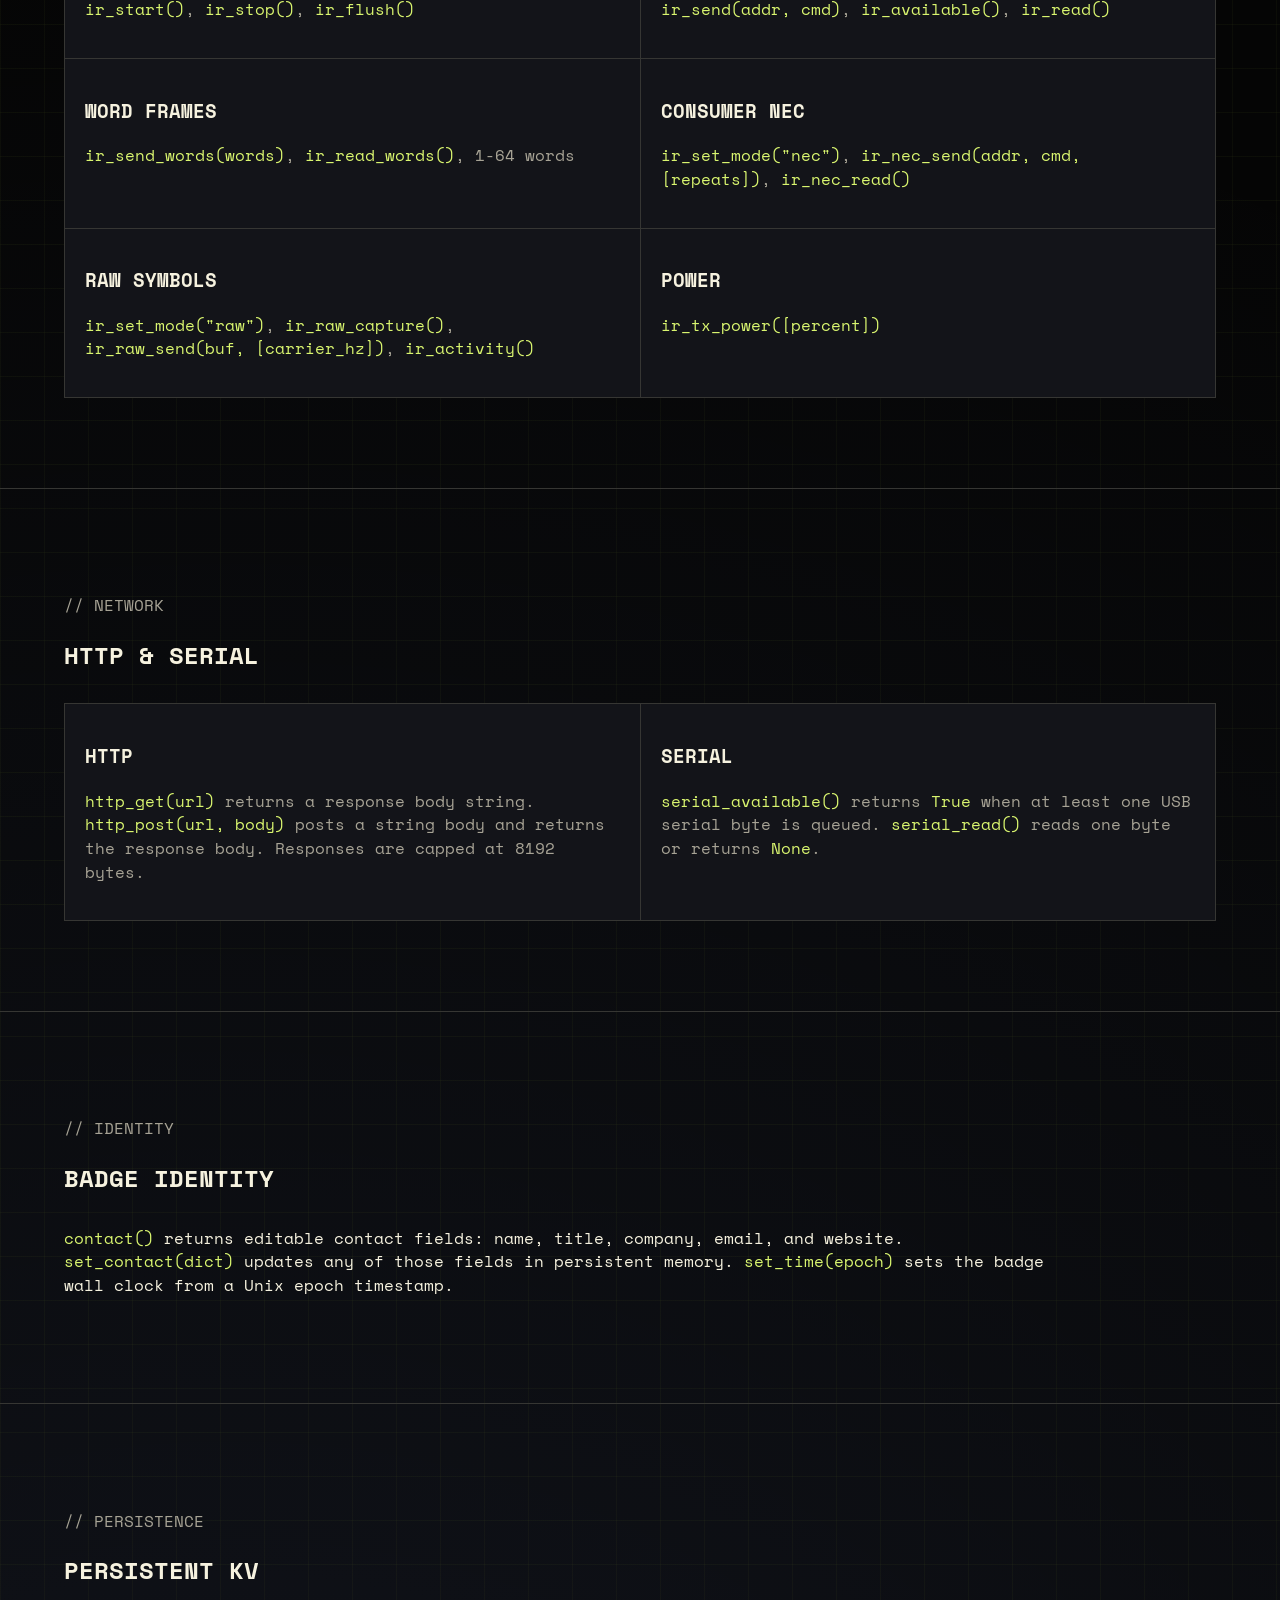
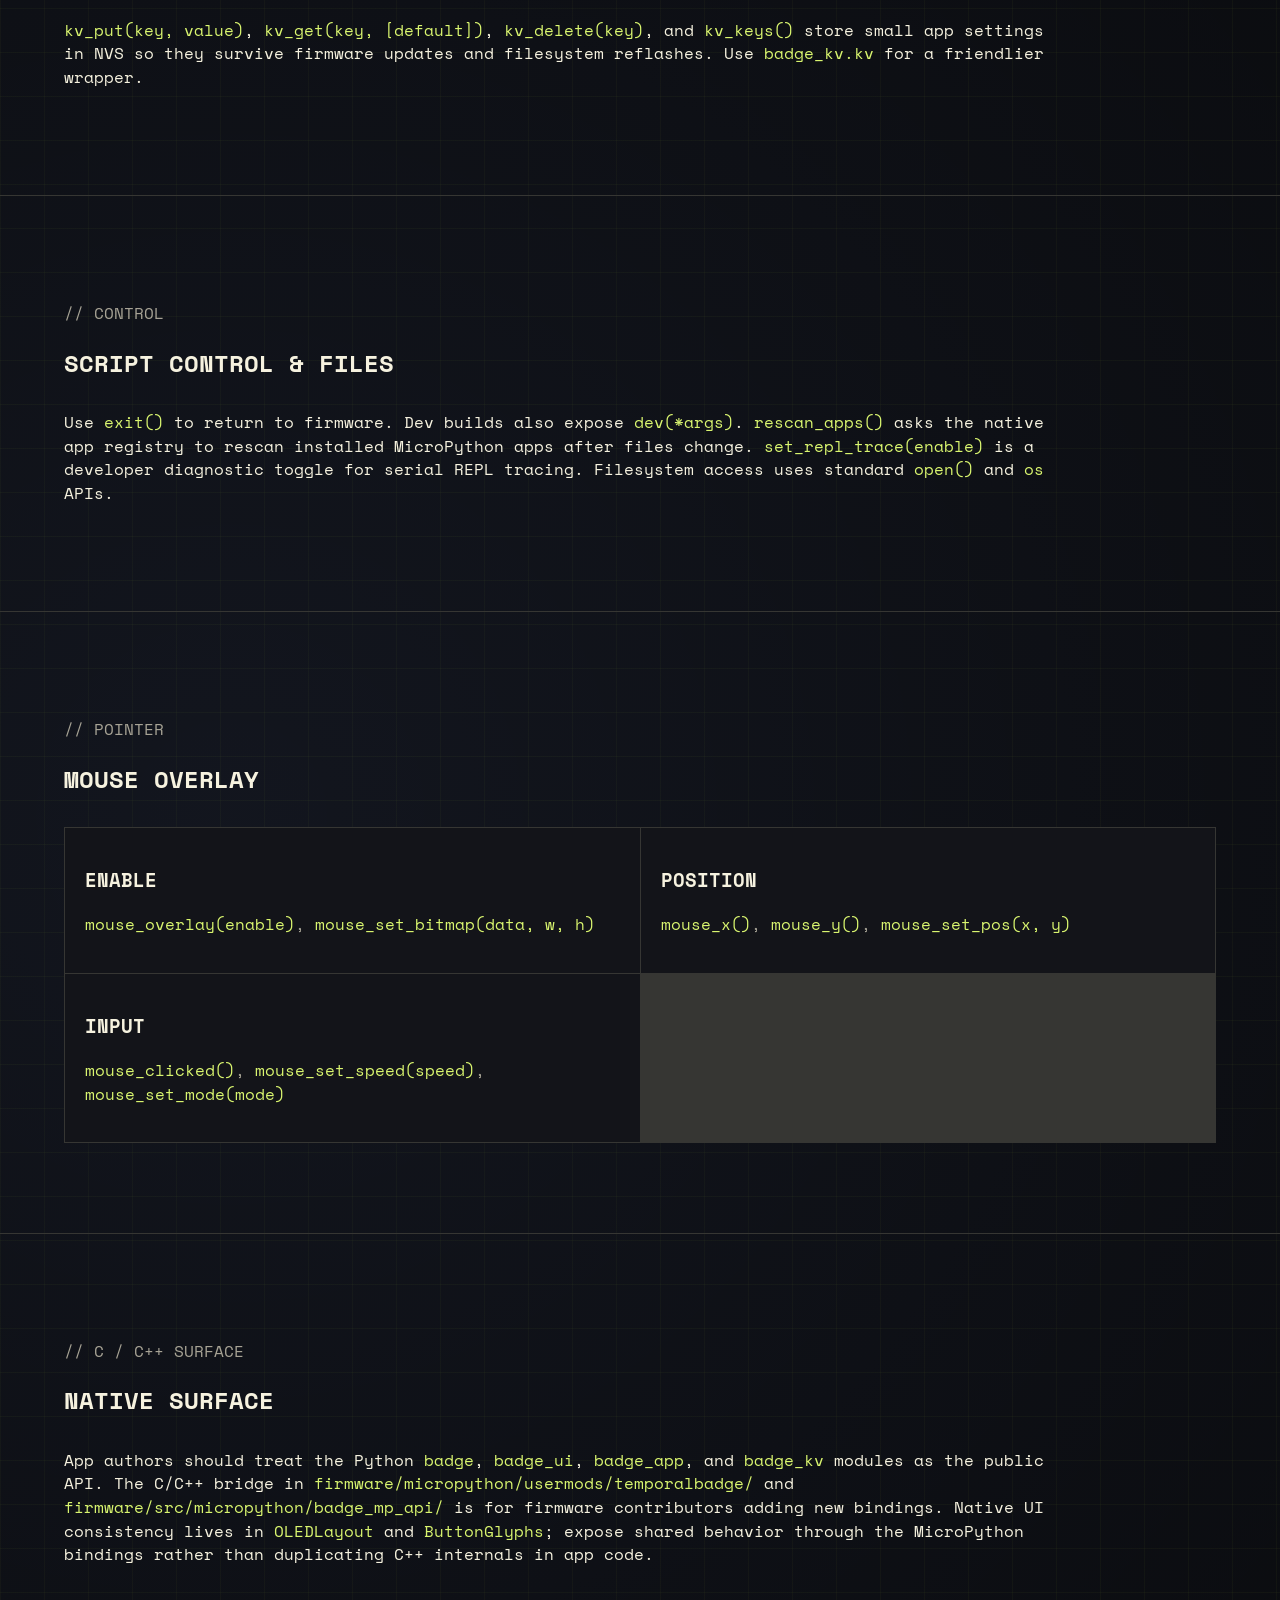
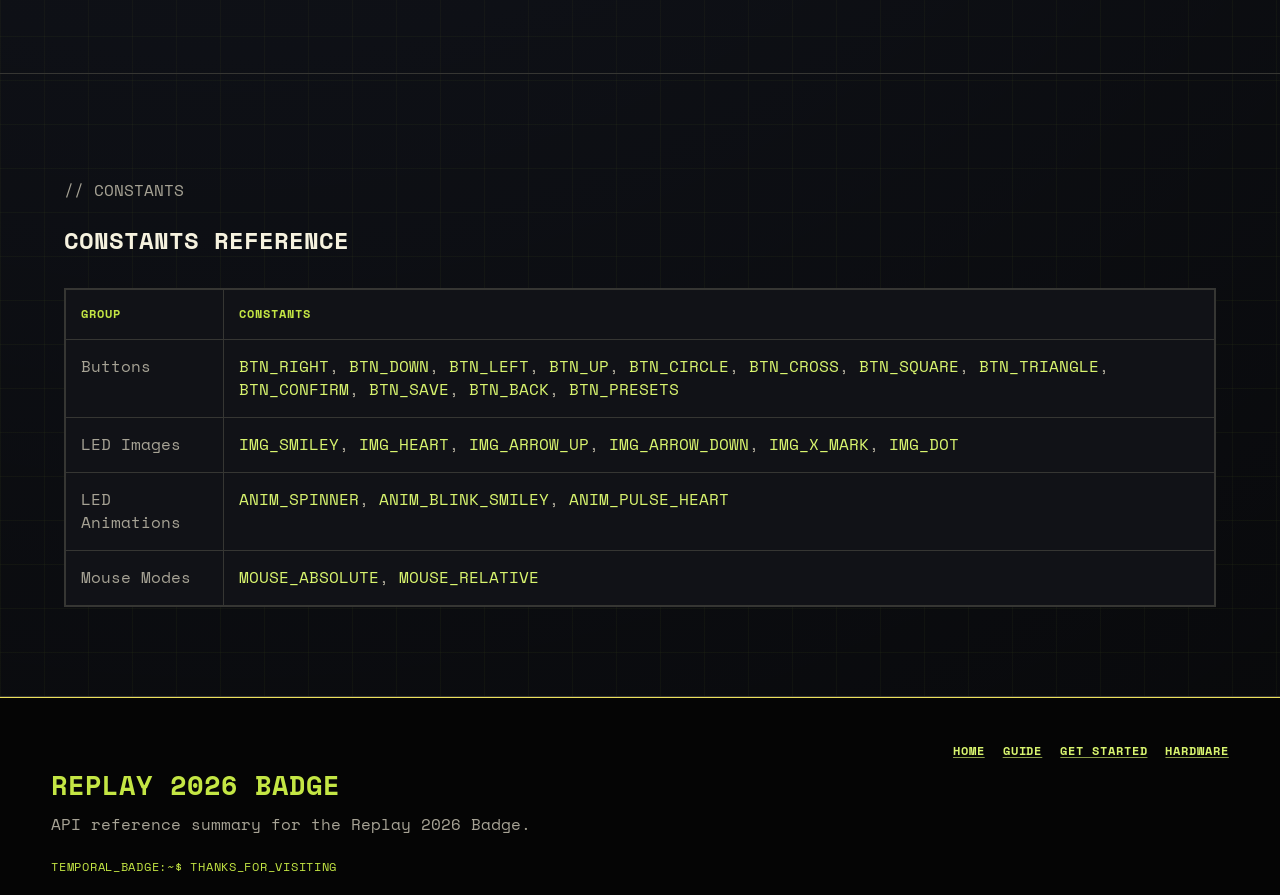
==== commit b4c2dd0c: "Fix docs site on mobile, repair two CSS bugs, prune dead styles Every @media rule lived in base.css," ====
--- a/docs/api-reference.html
+++ b/docs/api-reference.html
@@ -25,6 +25,7 @@
     </noscript>
     <link rel="stylesheet" href="css/base.css" />
     <link rel="stylesheet" href="css/guide.css" />
+    <link rel="stylesheet" href="css/responsive.css" />
   </head>
   <body>
     <header class="site-header">
--- a/docs/css/base.css
+++ b/docs/css/base.css
@@ -16,6 +16,27 @@
   --red: #ff6d55;
   --indigo: #444ce7;
   --shadow: 0 0 0 1px rgba(196, 230, 68, 0.08), 0 28px 90px rgba(0, 0, 0, 0.46);
+  --panel-solid: rgba(17, 18, 23, 0.93);
+  --mono: "Space Mono", "Space Mono Fallback", ui-monospace, SFMono-Regular,
+    Menlo, Consolas, monospace;
+}
+
+/* Space Mono is loaded asynchronously, so the first paint uses a fallback and
+   the swap reflows the page. Space Mono's advance is 1.65% wider than the
+   monospace faces browsers fall back to here, which is enough to re-wrap the
+   header nav from two rows to three and shove the page down ~47px. Matching
+   the advance up front keeps the line breaks identical before and after the
+   swap. Only the pre-swap frame is affected; the loaded font renders as
+   before. */
+@font-face {
+  font-family: "Space Mono Fallback";
+  src:
+    local("Menlo"),
+    local("DejaVu Sans Mono"),
+    local("Liberation Mono"),
+    local("Consolas"),
+    local("Courier New");
+  size-adjust: 101.65%;
 }
 
 * {
@@ -50,8 +71,7 @@
     auto,
     auto;
   color: var(--ink);
-  font-family:
-    "Space Mono", ui-monospace, SFMono-Regular, Menlo, Consolas, monospace;
+  font-family: var(--mono);
   line-height: 1.48;
   text-transform: uppercase;
 }
@@ -92,8 +112,7 @@
 
 code {
   color: var(--yellow-soft);
-  font-family:
-    "Space Mono", ui-monospace, SFMono-Regular, Menlo, Consolas, monospace;
+  font-family: var(--mono);
   text-transform: none;
 }
 
@@ -114,17 +133,6 @@
   backdrop-filter: blur(16px);
 }
 
-.site-header::before {
-  position: absolute;
-  left: clamp(16px, 3vw, 40px);
-  bottom: -25px;
-  color: var(--dim);
-  font-family:
-    "Space Mono", ui-monospace, SFMono-Regular, Menlo, Consolas, monospace;
-  font-size: 0.68rem;
-  letter-spacing: 0.1em;
-}
-
 .brand {
   display: inline-flex;
   align-items: center;
@@ -154,8 +162,7 @@
   justify-content: center;
   gap: 6px 18px;
   color: var(--muted);
-  font-family:
-    "Space Mono", ui-monospace, SFMono-Regular, Menlo, Consolas, monospace;
+  font-family: var(--mono);
   font-size: 0.76rem;
   font-weight: 800;
   letter-spacing: 0.08em;
@@ -192,9 +199,7 @@
 .page-hero,
 .procedure-list,
 .hardware-map,
-.feature-row,
-.hack-directory,
-.steps {
+.feature-row {
   padding: clamp(52px, 7vw, 94px) clamp(24px, 5vw, 64px);
 }
 
@@ -204,17 +209,6 @@
   background:
     linear-gradient(90deg, rgba(196, 230, 68, 0.11), transparent 36%),
     linear-gradient(180deg, rgba(255, 255, 255, 0.04), transparent);
-}
-
-.page-hero::after {
-  position: absolute;
-  right: clamp(16px, 4vw, 56px);
-  bottom: 22px;
-  color: var(--green);
-  font-family:
-    "Space Mono", ui-monospace, SFMono-Regular, Menlo, Consolas, monospace;
-  font-size: 0.7rem;
-  letter-spacing: 0.08em;
 }
 
 .page-hero.compact {
@@ -228,9 +222,6 @@
 .procedure p,
 .component-grid p,
 .spec-grid p,
-.steps p,
-.steps li,
-.hack-card p,
 .app-card p,
 .site-footer p {
   color: var(--muted);
@@ -245,21 +236,36 @@
   margin-bottom: 30px;
 }
 
-.section-heading h2::before,
-.hack-directory h2::before {
-  color: var(--yellow);
-  font-family:
-    "Space Mono", ui-monospace, SFMono-Regular, Menlo, Consolas, monospace;
+.section-heading h2::before {
+  color: var(--yellow);
+  font-family: var(--mono);
   font-size: 0.25em;
   vertical-align: middle;
 }
 
-
-.card-grid {
+/* Hairline grid: cells sit on a 1px gap that lets the track colour through,
+   so the dividers cost no extra borders. Page sheets add the column counts. */
+.card-grid,
+.hack-list,
+.component-grid,
+.spec-grid,
+.api-grid,
+.callout-grid,
+.basics-facts,
+.basics-detail {
   display: grid;
   gap: 1px;
+  border: 1px solid var(--line);
   background: var(--line);
-  border: 1px solid var(--line);
+}
+
+/* Full-bleed section variants take a bottom rule instead of a box. */
+.procedure-list,
+.feature-row {
+  display: grid;
+  gap: 1px;
+  border-bottom: 1px solid var(--line);
+  background: var(--line);
 }
 
 .card-grid.two {
@@ -276,13 +282,10 @@
 
 .app-card,
 .procedure,
-.diagram-card,
 .component-grid article,
 .spec-grid article,
-.feature-row article,
-.hack-card,
-.steps article {
-  background: rgba(17, 18, 23, 0.93);
+.feature-row article {
+  background: var(--panel-solid);
 }
 
 .app-card {
@@ -370,24 +373,10 @@
     var(--yellow);
 }
 
-.tag {
-  display: inline-flex;
-  margin-top: 10px;
-  padding: 4px 8px;
-  border: 1px solid var(--yellow);
-  color: var(--yellow);
-  font-family:
-    "Space Mono", ui-monospace, SFMono-Regular, Menlo, Consolas, monospace;
-  font-size: 0.68rem;
-  font-weight: 900;
-  letter-spacing: 0.08em;
-}
-
 .section-link {
   margin-top: 24px;
   color: var(--yellow);
-  font-family:
-    "Space Mono", ui-monospace, SFMono-Regular, Menlo, Consolas, monospace;
+  font-family: var(--mono);
   font-size: 0.78rem;
   font-weight: 900;
   letter-spacing: 0.08em;
@@ -403,13 +392,6 @@
   gap: 28px;
   align-items: start;
   background: rgba(255, 255, 255, 0.025);
-}
-
-.hack-list {
-  display: grid;
-  gap: 1px;
-  border: 1px solid var(--line);
-  background: var(--line);
 }
 
 .hack-list a {
@@ -426,34 +408,23 @@
   background: var(--panel-2);
 }
 
-.hack-list span,
-.hack-card span {
-  color: var(--yellow);
-  font-family:
-    "Space Mono", ui-monospace, SFMono-Regular, Menlo, Consolas, monospace;
+.hack-list span {
+  color: var(--yellow);
+  font-family: var(--mono);
   font-size: 0.68rem;
   font-weight: 900;
   letter-spacing: 0.08em;
 }
 
-.hack-list em,
-.hack-card em {
+.hack-list em {
   color: var(--green);
-  font-family:
-    "Space Mono", ui-monospace, SFMono-Regular, Menlo, Consolas, monospace;
+  font-family: var(--mono);
   font-size: 0.72rem;
   font-style: normal;
   font-weight: 800;
   letter-spacing: 0.05em;
 }
 
-.procedure-list {
-  display: grid;
-  gap: 1px;
-  border-bottom: 1px solid var(--line);
-  background: var(--line);
-}
-
 .procedure {
   display: grid;
   grid-template-columns: minmax(230px, 0.55fr) minmax(0, 1fr);
@@ -465,8 +436,7 @@
   display: inline-block;
   margin-bottom: 12px;
   color: var(--yellow);
-  font-family:
-    "Space Mono", ui-monospace, SFMono-Regular, Menlo, Consolas, monospace;
+  font-family: var(--mono);
   font-weight: 950;
 }
 
@@ -481,50 +451,6 @@
 
 .procedure li + li {
   margin-top: 10px;
-}
-
-.steps {
-  grid-template-columns: repeat(3, minmax(0, 1fr));
-}
-
-.steps article {
-  padding: 24px;
-}
-
-.steps article > span {
-  display: grid;
-  place-items: center;
-  width: 42px;
-  height: 42px;
-  margin-bottom: 18px;
-  border: 1px solid var(--yellow);
-  background: var(--yellow);
-  color: var(--bg);
-  font-family:
-    "Space Mono", ui-monospace, SFMono-Regular, Menlo, Consolas, monospace;
-  font-weight: 950;
-}
-
-.steps ul {
-  padding-left: 20px;
-}
-
-.checklist {
-  display: grid;
-  gap: 1px;
-  border: 1px solid var(--line);
-  background: var(--line);
-}
-
-.checklist p {
-  margin: 0;
-  padding: 16px;
-  background: var(--panel);
-}
-
-.checklist strong {
-  color: var(--yellow);
-  text-transform: uppercase;
 }
 
 .site-footer {
@@ -543,8 +469,7 @@
   left: clamp(16px, 4vw, 56px);
   bottom: 20px;
   color: var(--yellow);
-  font-family:
-    "Space Mono", ui-monospace, SFMono-Regular, Menlo, Consolas, monospace;
+  font-family: var(--mono);
   font-size: 0.76rem;
   letter-spacing: 0.06em;
 }
@@ -567,197 +492,8 @@
   align-content: start;
   justify-content: end;
   color: var(--muted);
-  font-family:
-    "Space Mono", ui-monospace, SFMono-Regular, Menlo, Consolas, monospace;
+  font-family: var(--mono);
   font-size: 0.72rem;
   font-weight: 900;
   letter-spacing: 0.08em;
 }
-
-@media (max-width: 980px) {
-  h1 {
-    font-size: 5.75rem;
-  }
-
-  .page-hero h1 {
-    font-size: 5.25rem;
-  }
-
-  h2 {
-    font-size: 3.6rem;
-  }
-
-  .stats-strip strong {
-    font-size: 2.75rem;
-  }
-
-  .feature-row h2 {
-    font-size: 2.4rem;
-  }
-
-  .hero,
-  .hardware-map,
-  .split-band,
-  .procedure,
-  .site-footer {
-    grid-template-columns: 1fr;
-  }
-
-  .hero {
-    min-height: auto;
-  }
-
-  .card-grid.four,
-  .card-grid.three,
-  .hack-directory,
-  .steps,
-  .guide-toc,
-  .screenshot-demo,
-  .api-grid,
-  .api-grid.dense,
-  .callout-grid {
-    grid-template-columns: repeat(2, minmax(0, 1fr));
-  }
-
-  .screenshot-demo {
-    grid-template-columns: 1fr;
-    max-width: 760px;
-  }
-
-  .screenshot-demo img {
-    max-width: 100%;
-  }
-
-  .site-footer nav {
-    justify-content: start;
-  }
-}
-
-@media (max-width: 720px) {
-  .site-header {
-    grid-template-columns: 1fr;
-    align-items: start;
-    gap: 10px;
-  }
-
-  .site-header::before {
-    display: none;
-  }
-
-  .site-nav {
-    justify-content: flex-start;
-  }
-
-  .header-link {
-    width: -webkit-max-content;
-    width: -moz-max-content;
-    width: max-content;
-  }
-
-  .hero {
-    padding-top: 66px;
-  }
-
-  .section,
-  .page-hero,
-  .procedure-list,
-  .hardware-map,
-  .feature-row,
-  .hack-directory,
-  .steps,
-  .guide-section {
-    padding-inline: clamp(22px, 7vw, 36px);
-  }
-
-  .hero::before {
-    top: 20px;
-  }
-
-  h1,
-  .page-hero h1 {
-    font-size: 3.5rem;
-  }
-
-  h2 {
-    font-size: 2.75rem;
-  }
-
-  h3 {
-    font-size: 1.25rem;
-  }
-
-  .lede {
-    font-size: 1rem;
-  }
-
-  .badge-visual {
-    width: 95vw;
-    height: 95.24vw;
-    min-height: 0;
-    justify-self: center;
-    place-items: start;
-    overflow: visible;
-  }
-
-  .badge-body {
-    position: absolute;
-    top: 0;
-    left: 0;
-    width: 125.333vw;
-    transform: scale(0.7);
-    transform-origin: top left;
-  }
-
-  .screen {
-    inset: 82px 44px auto;
-    height: 250px;
-  }
-
-  .menu-tile strong {
-    font-size: 1rem;
-  }
-
-  .badge-menu-footer {
-    font-size: 0.86rem;
-  }
-
-  .controls {
-    left: 58px;
-    right: 58px;
-    bottom: 56px;
-  }
-
-  .controls span {
-    width: 58px;
-    height: 58px;
-  }
-
-  .stats-strip,
-  .card-grid.two,
-  .card-grid.three,
-  .card-grid.four,
-  .component-grid,
-  .spec-grid,
-  .feature-row,
-  .guide-toc,
-  .basics-section,
-  .api-grid,
-  .api-grid.dense,
-  .callout-grid,
-  .hack-directory,
-  .steps,
-  .board-diagram {
-    grid-template-columns: 1fr;
-  }
-
-  .hack-list a {
-    grid-template-columns: 1fr;
-    gap: 4px;
-  }
-
-  .page-hero::after {
-    position: static;
-    display: block;
-    margin-top: 28px;
-  }
-}
--- a/docs/css/guide.css
+++ b/docs/css/guide.css
@@ -0,0 +1,137 @@
+.guide-toc {
+  display: grid;
+  grid-template-columns: repeat(3, minmax(0, 1fr));
+  gap: 1px;
+  padding: clamp(28px, 4vw, 44px) clamp(16px, 4vw, 56px);
+  border-bottom: 1px solid var(--line);
+  background: var(--line);
+}
+
+.guide-toc a {
+  min-height: 54px;
+  padding: 14px;
+  background: var(--panel);
+  color: var(--muted);
+  font-family: var(--mono);
+  font-size: 0.78rem;
+  font-weight: 900;
+  letter-spacing: 0.04em;
+  text-decoration: none;
+}
+
+.guide-toc a:hover {
+  color: var(--yellow);
+  background: var(--panel-2);
+}
+
+.guide-section {
+  scroll-margin-top: 88px;
+  padding-inline: clamp(28px, 5vw, 72px);
+}
+
+.table-wrap {
+  overflow-x: auto;
+  border: 1px solid var(--line);
+  background: var(--panel);
+}
+
+table {
+  width: 100%;
+  min-width: 720px;
+  border-collapse: collapse;
+  color: var(--muted);
+  text-transform: none;
+}
+
+th,
+td {
+  padding: 15px;
+  border: 1px solid var(--line);
+  text-align: left;
+  vertical-align: top;
+}
+
+th {
+  color: var(--yellow);
+  font-family: var(--mono);
+  font-size: 0.78rem;
+  letter-spacing: 0.08em;
+  text-transform: uppercase;
+}
+
+.api-grid,
+.callout-grid {
+  grid-template-columns: repeat(3, minmax(0, 1fr));
+}
+
+.api-grid article,
+.callout-grid p {
+  min-width: 0;
+  margin: 0;
+  padding: 20px;
+  background: var(--panel-solid);
+  color: var(--muted);
+}
+
+.api-grid.dense {
+  grid-template-columns: repeat(2, minmax(0, 1fr));
+}
+
+.api-grid h3 {
+  color: var(--ink);
+}
+
+.api-grid article > span {
+  display: block;
+  margin-bottom: 10px;
+  color: var(--green);
+  font-family: var(--mono);
+  font-size: 0.72rem;
+  font-weight: 900;
+  letter-spacing: 0.08em;
+  text-transform: uppercase;
+}
+
+.narrow {
+  max-width: 980px;
+}
+
+.code-block {
+  overflow: auto;
+  margin: 0;
+  padding: 22px;
+  border: 1px solid var(--line);
+  background: #080808;
+  color: #d7ffe1;
+  font-family: var(--mono);
+  font-size: 0.9rem;
+  line-height: 1.55;
+  text-transform: none;
+}
+
+.screenshot-demo {
+  display: grid;
+  grid-template-columns: minmax(260px, 512px) minmax(320px, 1fr);
+  gap: 24px;
+  align-items: stretch;
+  max-width: 1180px;
+}
+
+.screenshot-demo img {
+  width: 100%;
+  max-width: 512px;
+  image-rendering: pixelated;
+  border: 1px solid var(--line);
+  background: #000;
+}
+
+.screenshot-demo .code-block {
+  min-width: 0;
+  width: 100%;
+}
+
+.screenshot-note {
+  margin-top: 28px;
+  padding-top: 18px;
+  border-top: 1px solid var(--line);
+}
--- a/docs/css/responsive.css
+++ b/docs/css/responsive.css
@@ -0,0 +1,229 @@
+/*
+ * Responsive overrides.
+ *
+ * These rules must cascade after every other stylesheet. Page-level sheets
+ * (badge.css, basics.css, components.css, guide.css, hacks.css) redeclare many
+ * of the same selectors at equal specificity, so a media block that lives
+ * earlier in the cascade loses to them and never takes effect. Keep this file
+ * last in every <link> list.
+ */
+
+@media (max-width: 980px) {
+  h1 {
+    font-size: 5.75rem;
+  }
+
+  .page-hero h1 {
+    font-size: 5.25rem;
+  }
+
+  h2 {
+    font-size: 3.6rem;
+  }
+
+  .stats-strip strong {
+    font-size: 2.75rem;
+  }
+
+  .feature-row h2 {
+    font-size: 2.4rem;
+  }
+
+  .hero,
+  .hardware-map,
+  .split-band,
+  .procedure,
+  .site-footer {
+    grid-template-columns: 1fr;
+  }
+
+  .hero {
+    min-height: auto;
+  }
+
+.card-grid.four,
+  .card-grid.three,
+  .guide-toc,
+  .screenshot-demo,
+  .api-grid,
+  .api-grid.dense,
+  .callout-grid {
+    grid-template-columns: repeat(2, minmax(0, 1fr));
+  }
+
+  .screenshot-demo {
+    grid-template-columns: 1fr;
+    max-width: 760px;
+  }
+
+  .screenshot-demo img {
+    max-width: 100%;
+  }
+
+  .site-footer nav {
+    justify-content: start;
+  }
+}
+
+@media (max-width: 720px) {
+  /* The nav wraps to three rows on a phone; pinned, that is a fifth of the
+     screen on every scroll. Let it scroll away instead. */
+  .site-header {
+    position: static;
+    grid-template-columns: 1fr;
+    align-items: start;
+    gap: 10px;
+  }
+
+  .site-nav {
+    justify-content: flex-start;
+  }
+
+  .header-link {
+    width: -webkit-max-content;
+    width: -moz-max-content;
+    width: max-content;
+  }
+
+  .hero {
+    padding-top: 66px;
+  }
+
+.section,
+  .page-hero,
+  .procedure-list,
+  .hardware-map,
+  .feature-row,
+  .guide-section {
+    padding-inline: clamp(22px, 7vw, 36px);
+  }
+
+  h1,
+  .page-hero h1 {
+    font-size: 3.5rem;
+  }
+
+  h2 {
+    font-size: 2.75rem;
+  }
+
+  h3 {
+    font-size: 1.25rem;
+  }
+
+  .lede {
+    font-size: 1rem;
+  }
+
+  /* Size the badge mock from its own column, not the viewport: viewport units
+     ignore the section's inline padding and push the page sideways. */
+  .badge-visual {
+    width: 100%;
+    height: auto;
+    aspect-ratio: 95 / 95.24;
+    min-height: 0;
+    justify-self: center;
+    place-items: start;
+    overflow: visible;
+  }
+
+  .badge-body {
+    position: absolute;
+    top: 0;
+    left: 0;
+    width: 131.93%;
+    transform: scale(0.7);
+    transform-origin: top left;
+  }
+
+  .screen {
+    inset: 82px 44px auto;
+    height: 250px;
+  }
+
+  .menu-tile strong {
+    font-size: 1rem;
+  }
+
+  .badge-menu-footer {
+    font-size: 0.86rem;
+  }
+
+  .controls {
+    left: 58px;
+    right: 58px;
+    bottom: 56px;
+  }
+
+  .controls span {
+    width: 58px;
+    height: 58px;
+  }
+
+.stats-strip,
+  .card-grid.two,
+  .card-grid.three,
+  .card-grid.four,
+  .component-grid,
+  .spec-grid,
+  .feature-row,
+  .guide-toc,
+  .basics-section,
+  .api-grid,
+  .api-grid.dense,
+  .callout-grid {
+    grid-template-columns: 1fr;
+  }
+
+  .hack-list a {
+    grid-template-columns: 1fr;
+    gap: 4px;
+  }
+
+  /* A single long word ("Communication", "PlatformIO") is wider than a phone
+     column at these display sizes, and the desktop rules forbid breaking.
+     `anywhere` rather than `break-word` so the word also stops inflating the
+     min-content width of the grid track it sits in. */
+  h1,
+  h2,
+  h3 {
+    overflow-wrap: anywhere;
+  }
+
+  /* Long identifiers and file paths are the main source of sideways scroll on
+     a phone. Let them wrap everywhere except inside code blocks, which scroll
+     on their own so the listing stays readable. */
+  p,
+  li,
+  dd,
+  .lede {
+    overflow-wrap: anywhere;
+  }
+
+  code {
+    overflow-wrap: anywhere;
+  }
+
+  .code-block,
+  .code-block code {
+    overflow-wrap: normal;
+  }
+
+  /* Tables scroll inside their wrapper instead of wrapping every cell down to
+     one character per line. hardware.html uses .table-wrap without loading
+     guide.css, so it needs both rules here. */
+  .table-wrap {
+    overflow-x: auto;
+  }
+
+  table {
+    min-width: 720px;
+  }
+
+  th,
+  td,
+  th code,
+  td code {
+    overflow-wrap: normal;
+  }
+}
